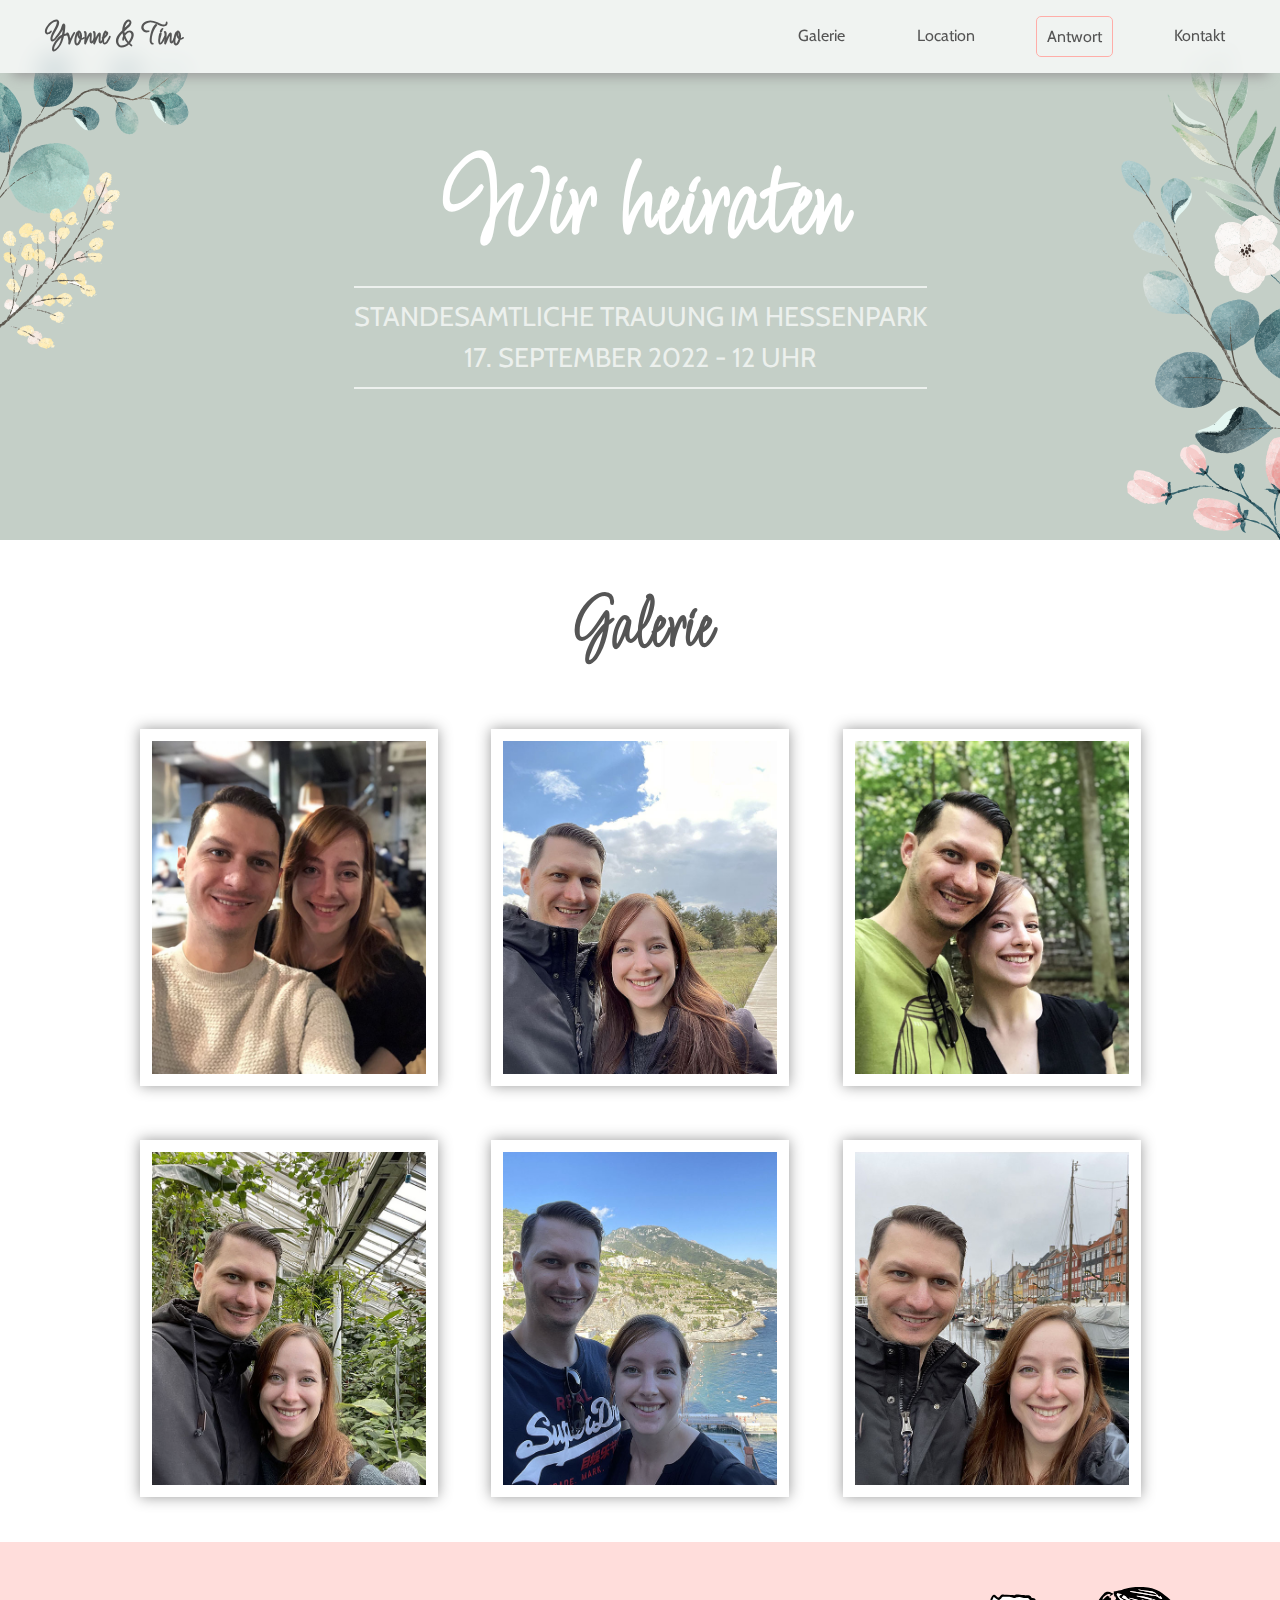
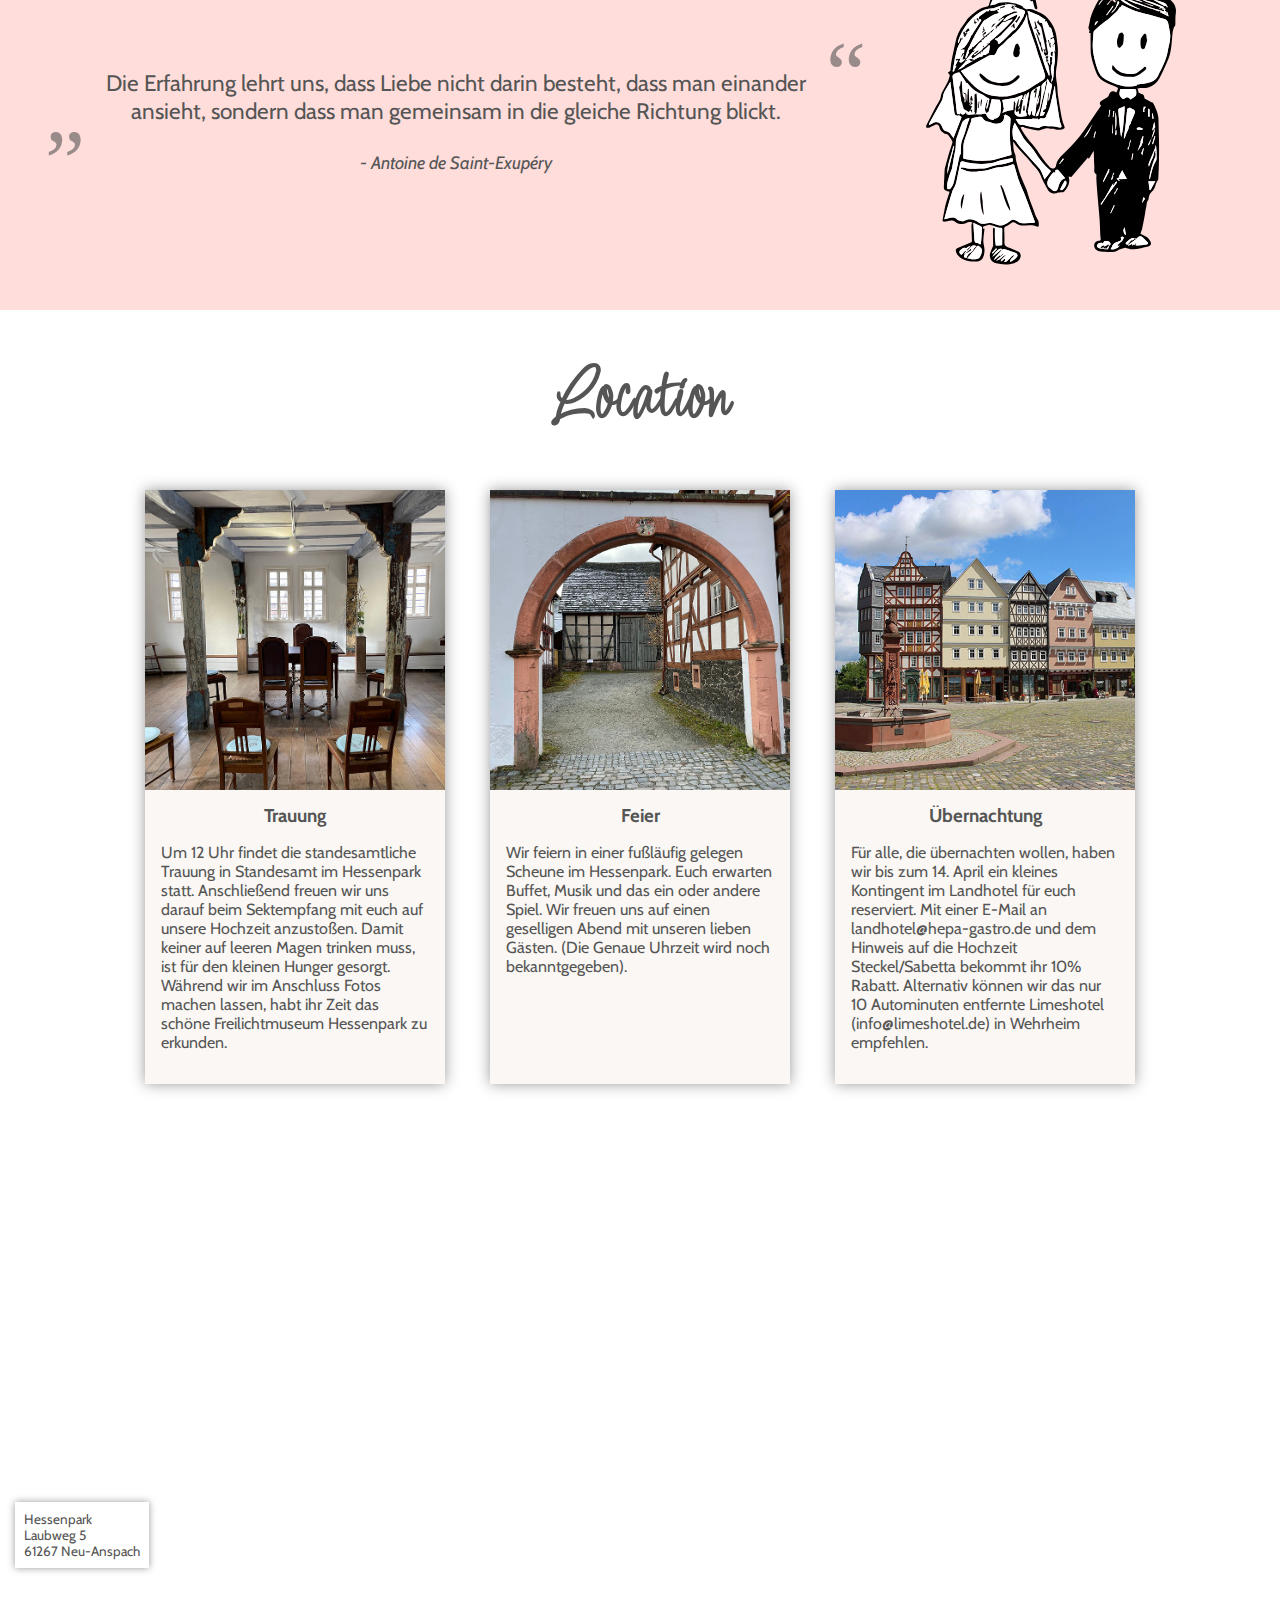
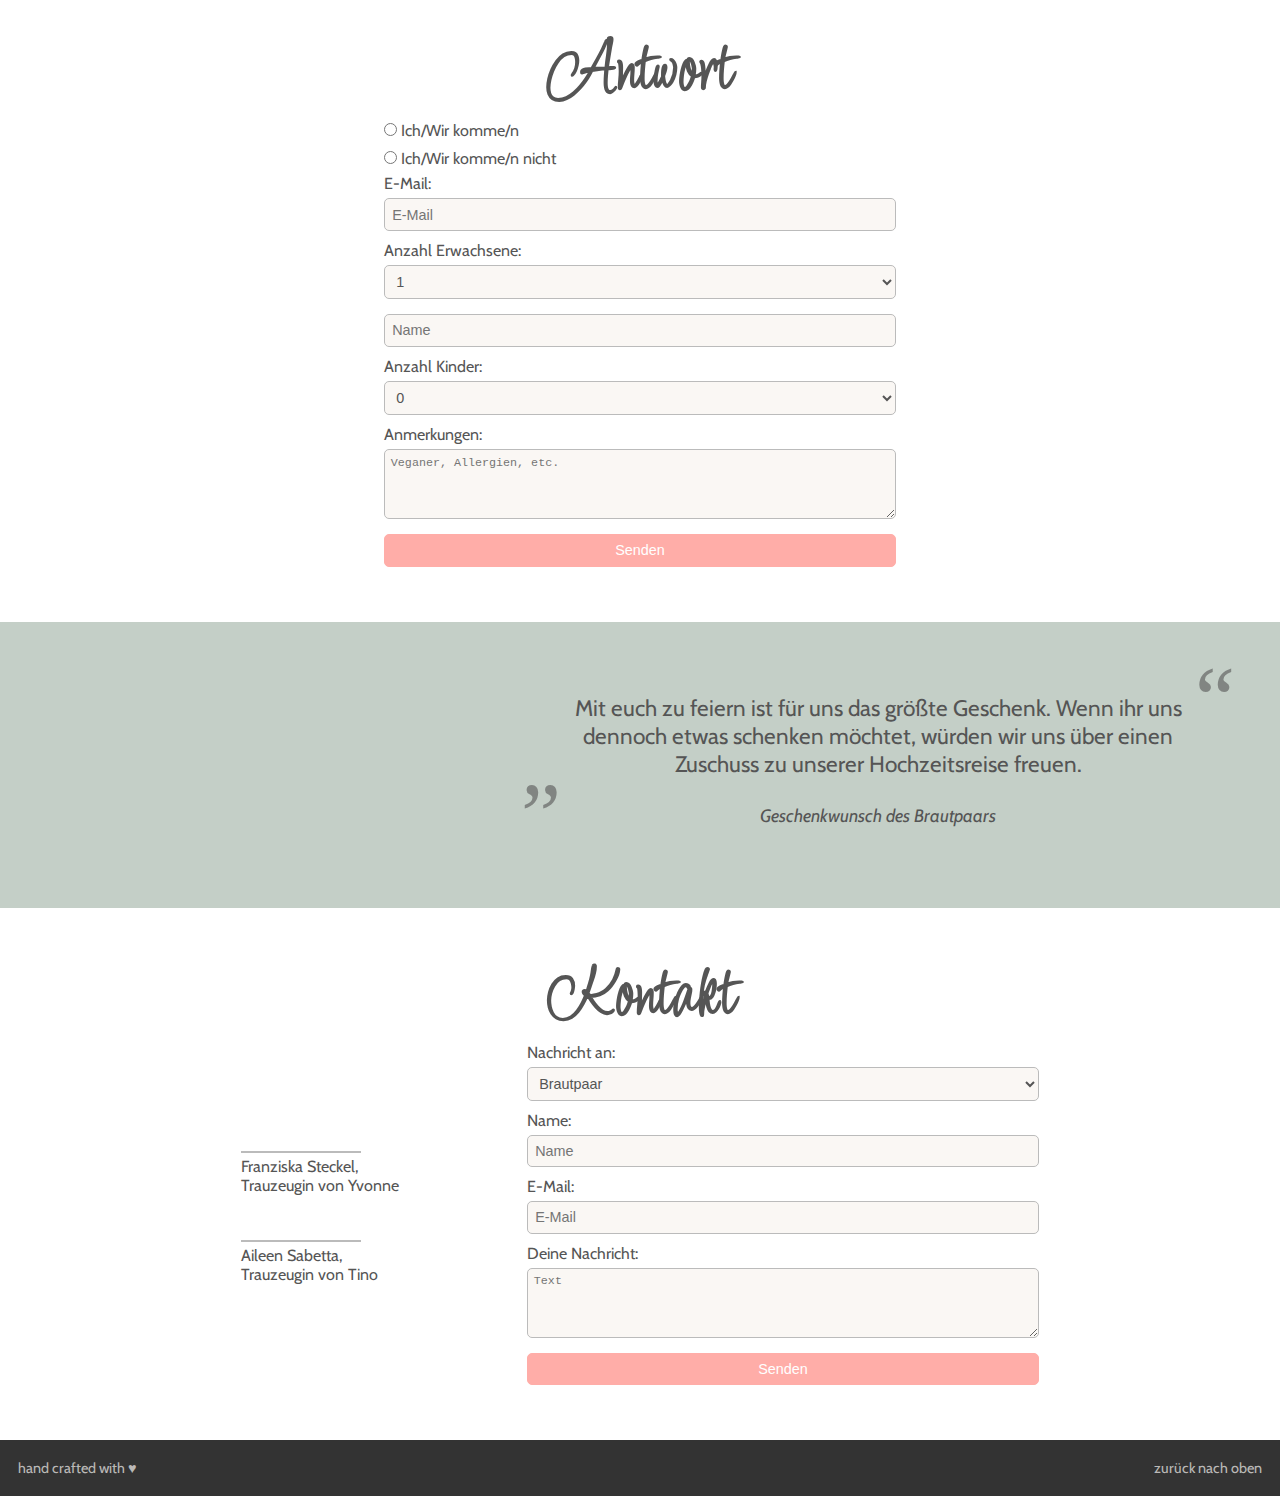
==== index.html @ 8455a070 "improved osm-map experience" ====
<!DOCTYPE HTML>
<html>

<head>
	<meta charset="utf-8">
	<meta name='viewport' content='width=device-width, initial-scale=1.0, maximum-scale=1.0, user-scalable=no'>

	<title>Yvonne &amp; Tino</title>

	<link rel="shortcut icon" href="icons/favicon.png">
	<link rel="preconnect" href="https://fonts.googleapis.com">
	<link rel="preconnect" href="https://fonts.gstatic.com" crossorigin>
	<link href="https://fonts.googleapis.com/css2?family=Licorice&display=swap" rel="stylesheet">
	<link href="https://fonts.googleapis.com/css2?family=Cabin:ital,wght@0,400;0,500;0,600;0,700;1,400;1,500;1,600;1,700&display=swap" rel="stylesheet">
	<link rel="stylesheet" href="css/style.css">
	<script async src="https://cdn.splitbee.io/sb.js"></script>
</head>

<body>
	<header>
		<h1>Yvonne &amp; Tino</h1>
		<ul>
			<li><a href="#gallery">Galerie</a></li>
			<li><a href="#location">Location</a></li>
			<li class="cta"><a href="#rsvp">Antwort</a></li>
			<li><a href="#kontakt">Kontakt</a></li>
		</ul>
	</header>
	<section id="hero">
		<img class="flower2" src="logo/flowers/Element 2.svg">
		<img class="flower3" src="logo/flowers/Element 3.svg">
		<img class="flower4" src="logo/flowers/Element 4.svg">
		<img class="flower5" src="logo/flowers/Element 5.svg">
		<img class="flower6" src="logo/flowers/Element 7.svg">
		<img class="flower7" src="logo/flowers/Element 9.svg">
		<h2>Wir heiraten</h2>
		<h3>Standesamtliche Trauung im Hessenpark
			<br>17. September 2022 - 12 Uhr
		</h3>
	</section>
	<img class="flower1" src="logo/flowers/Element 1.svg">
	<section id="gallery">
		<h2>Galerie</h2>
		<img src="img/gallery/IMG_1936.jpg">
		<img src="img/gallery/IMG_3673.jpg">
		<img src="img/gallery/IMG_3169.jpg">
		<img src="img/gallery/IMG_4687.jpg" loading="lazy">
		<img src="img/gallery/IMG_4134.jpg" loading="lazy">
		<img src="img/gallery/IMG_4620.jpg" loading="lazy" class="positionleft">
	</section>
	<section id="quote">
		<div>
			<blockquote>Die Erfahrung lehrt uns, dass Liebe nicht darin besteht, dass man einander ansieht, sondern dass man gemeinsam in die gleiche Richtung blickt.
			</blockquote>
			<cite>- Antoine de Saint-Exupéry</cite>
		</div>
		<img src="logo/logo.svg">
	</section>
	<section id="location">
		<h2>Location</h2>
		<div class="card">
			<img src="img/location/IMG_4795.jpg" loading="lazy">
			<h3>Trauung</h3>
			<p>Um 12 Uhr findet die standesamtliche Trauung in Standesamt im Hessenpark statt. Anschließend freuen wir uns darauf beim Sektempfang mit euch auf unsere Hochzeit anzustoßen. Damit keiner auf leeren Magen trinken muss, ist für den kleinen Hunger gesorgt. Während wir im Anschluss Fotos machen lassen, habt ihr Zeit das schöne Freilichtmuseum Hessenpark zu erkunden. </p>
		</div>
		<div class="card">
			<img src="img/location/IMG_4790.jpg" loading="lazy">
			<h3>Feier</h3>
			<p>Wir feiern in einer fußläufig gelegen Scheune im Hessenpark. Euch erwarten Buffet, Musik und das ein oder andere Spiel. Wir freuen uns auf einen geselligen Abend mit unseren lieben Gästen. (Die Genaue Uhrzeit wird noch bekanntgegeben).</p>
		</div>
		<div class="card">
			<img class="positionleft" src="img/location/Marktplatz_Esther_Gunkel.JPG" loading="lazy">
			<h3>Übernachtung</h3>
			<p>Für alle, die übernachten wollen, haben wir bis zum 14. April ein kleines Kontingent im Landhotel für euch reserviert. Mit einer E-Mail an landhotel@hepa-gastro.de und dem Hinweis auf die Hochzeit Steckel/Sabetta bekommt ihr 10% Rabatt. Alternativ können wir das nur 10 Autominuten entfernte Limeshotel (info@limeshotel.de) in Wehrheim empfehlen.</p>
		</div>
	</section>
	<section id="map">
		<div id="map-cta">Klicken um Karte zu aktivieren</div>
		<div id="adress"><a href="https://goo.gl/maps/ELdUvUPTMMW1ux5s7" target="_blank">Hessenpark<br>Laubweg 5<br>61267 Neu-Anspach</a></div>
		<iframe id="osm" class="no_scroll" src="https://www.openstreetmap.org/export/embed.html?bbox=8.527598083019258%2C50.274923200508915%2C8.531878888607027%2C50.27670594746032&amp;layer=mapnik" loading="lazy"></iframe>
	</section>
	<section id="rsvp">
		<h2>Antwort</h2>
		<form action="https://submit-form.com/5iAT7YYH">
			<input type="radio" id="accept" name="attendance" value="accept">
			<label for="accept">Ich/Wir komme/n</label><br>
			<input type="radio" id="decline" name="attendance" value="decline">
			<label for="decline">Ich/Wir komme/n nicht</label><br>

			<label for="email">E-Mail:</label><br>
			<input type="email" id="email" name="email" placeholder="E-Mail" required/><br>

			<label for="adults">Anzahl Erwachsene:</label><br>
			<select id="adults">
				<option value="1">1</option>
				<option value="2">2</option>
				<option value="3">3</option>
				<option value="4">4</option>
				<option value="5">5</option>
				<option value="6">6</option>
			</select><br>

			<input type="text" class="adults" name="adults" placeholder="Name" required/>

			<label for="children">Anzahl Kinder:</label><br>
			<select id="children">
				<option value="0">0</option>
				<option value="1">1</option>
				<option value="2">2</option>
				<option value="3">3</option>
				<option value="4">4</option>
				<option value="5">5</option>
				<option value="6">6</option>
			</select><br>

			<label for="message">Anmerkungen:</label><br>
			<textarea id="message" name="message" placeholder="Veganer, Allergien, etc."></textarea><br>
			<button type="submit">Senden</button>
		</form>

	</section>
	<section id="gift">
		<img src="logo/flugzeug.svg" loading="lazy">
		<div>
			<blockquote>Mit euch zu feiern ist für uns das größte Geschenk. Wenn ihr uns dennoch etwas schenken möchtet, würden wir uns über einen Zuschuss zu unserer Hochzeitsreise freuen.
			</blockquote>
			<cite>Geschenkwunsch des Brautpaars</cite>
		</div>
	</section>
	<section id="kontakt">
		<h2>Kontakt</h2>
		<div id="trauzeuginnen">
			<div>
				<img src="img/trauzeuginnen/franiska-steckel.jpg" loading="lazy">
				<p>Franziska Steckel, <br> Trauzeugin von Yvonne</p>
			</div>
			<div>
				<img src="img/trauzeuginnen/aileen-sabetta.jpg" loading="lazy">
				<p>Aileen Sabetta, <br> Trauzeugin von Tino</p>
			</div>
		</div>
		<form method="POST" action="https://formsubmit.co/tino.sabetta@gmail.com" target="_blank">
			<label for="recipient">Nachricht an:</label><br>
			<select id="recipient">
				<option value="tino.sabetta@gmail.com">Brautpaar</option>
				<option value="Aileen_Sab@web.de">Trauzeugin Aileen</option>
				<option value="FrSteckel@web.de">Trauzeugin Franziska</option>
			</select><br>

			<label for="name">Name:</label><br>
			<input type="text" id="name" name="name" placeholder="Name" required><br>

			<label for="email">E-Mail:</label><br>
			<input type="email" id="email" name="email" placeholder="E-Mail" required><br>

			<input type="text" name="_honey" style="display:none">

			<label for="message">Deine Nachricht:</label><br>
			<textarea id="message" name="message" placeholder="Text" required></textarea><br>
			<button type="submit">Senden</button>
		</form>
	</section>
	<footer>
		<p>hand crafted with &hearts;</p>
		<p><a href="#hero">zurück nach oben</a></p>
	</footer>
	<script type="module" src="./js/app.js"></script>
</body>

</html>
---- css/style.css ----
:root {
    --main-bg-color: #FFF;
    --main-font-color: #555;
    --header-bg: hsla(0, 100%, 100%, 0.95);
}

* {
    box-sizing: border-box;
}

html {
    -webkit-tap-highlight-color: rgba(0, 0, 0, 0);
    margin: 0;
    padding: 0;
}

body {
    background-color: var(--main-bg-color);
    margin: 0;
    padding: 0;
    color: var(--main-font-color);
    font-family: 'Cabin', sans-serif;
}

p::selection, h2::selection, h1::selection, h3::selection, blockquote::selection, cite::selection {
  background-color: hsla(3, 100%, 83%, 1);
  color: #fff;
}

a:link, a:visited, a:hover, a:active {
    color: inherit;
    text-decoration: none;
}

a:hover {
    text-decoration: underline;
}

h2 {
    white-space: nowrap;
    font-family: 'Licorice', cursive;
    font-size: 8vmin;
    margin: 0;
    padding: 0;
    width: 100%;
    text-align: center;
}

/*
-------------------------------------------------------------------
HEADER
-------------------------------------------------------------------
*/
header {
    position: fixed;
    top: 0;
    padding: 0 5vmin;
    z-index: 1000;
    display: flex;
    justify-content: space-between;
    align-items: center;
    width: 100vw;
    background-color: var(--header-bg);
    box-shadow: 0 15px 12px -12px #999;
}

@supports ((-webkit-backdrop-filter: none) or (backdrop-filter: none)) {
    header {
        --header-bg: hsla(0, 100%, 100%, 0.75);
        backdrop-filter: blur(12px);
        -webkit-backdrop-filter: blur(12px);
    }
}

h1 {
    white-space: nowrap;
    font-family: 'Licorice', cursive;
    margin: 0;
    padding: 10px 0;
}

ul {
    list-style: none;
    display: flex;
    gap: 4vw;
    justify-content: flex-end;
    padding: 0;
}

li {
    padding: 10px;
}

.cta {
    border: 1px solid hsla(3, 100%, 83%, 1);
    border-radius: 5px;
}

.cta:hover {
    background-color: hsla(3, 100%, 83%, 1);
}

.cta a:hover {
    text-decoration: none;
}

/*
-------------------------------------------------------------------
HERO
-------------------------------------------------------------------
*/
#hero {
    position: relative;
    max-width: 100vw;
    height: 60vmin;
    padding: 5vmin;
    background-color: hsla(136, 10%, 79%, 1);
    display: flex;
    flex-direction: column;
    justify-content: center;
    align-items: center;
    overflow: hidden;
}

#hero h2 {
    color: hsla(0, 100%, 100%, 1);
    font-size: 12vmin;
}

#hero h3 {
    padding: 1vmin 0;
    color: hsla(0, 100%, 100%, 0.7);
    font-size: 3vmin;
    font-weight: 100;
    text-transform: uppercase;
    line-height: 1.5;
    border-top: 2px solid hsla(0, 100%, 100%, 0.7);
    border-bottom: 2px solid hsla(0, 100%, 100%, 0.7);
}

#hero img {
    position: absolute;
    width: 20vmin;
}

.flower1 {
    position: absolute;
    z-index: 999;
    width: 40vmin;
    left: -15vmin;
    top: 30vmin;
}

#hero .flower2 {
    top: 5%;
    right: -7vmin;
    transform: rotate(190deg);
}

#hero .flower3 {
    bottom: 8%;
    right: -4vmin;
    transform: rotate(-20deg);
}

#hero .flower4 {
    right: -3vmin;
    bottom: -3vmin;
}

#hero .flower5 {
    left: -3vmin;
    top: 0;
    transform: rotate(40deg);
}

#hero .flower6 {
    width: 8vmin;
    right: -1vmin;
    top: 40%;
    transform: rotate(160deg);
}

#hero .flower7 {
    width: 15vmin;
    left: -3vmin;
    top: 30%;
    transform: rotate(10deg);
}

/*
-------------------------------------------------------------------
GALLERY
-------------------------------------------------------------------
*/
#gallery {
    display: flex;
    justify-content: center;
    align-items: center;
    gap: 6vmin;
    flex-wrap: wrap;
    margin: 5vmin;
}

#gallery img {
    max-width: 25%;
    min-width: 140px;
    aspect-ratio: 1 / 1.2;
    box-shadow: 0 0 1.5vmin #999;
    object-fit: cover;
    padding: 1%;
    content-visibility: auto;
}

#gallery .positionleft {
	object-position: 20% 0;
}

/*
-------------------------------------------------------------------
QUOTE
-------------------------------------------------------------------
*/
#quote {
    max-width: 100vw;
    background-color: hsla(3, 100%, 93%, 1);
    padding: 5vmin;
    display: flex;
    justify-content: center;
    align-items: center;
}

#quote img {
    flex: 0 0 auto;
    width: 25%;
    margin: 0 5%;
    min-width: 150px;
    max-width: 250px;
	content-visibility: auto;
}

blockquote {
    position: relative;
    font-size: 2.5vmin;
    text-align: center;
    padding: 3vmin 1vmin;
    margin: 0 35px;
}

blockquote:before, blockquote:after {
    position: absolute;
    font-family: Georgia, serif;
    font-size: 4em;
    opacity: 0.6;
}

blockquote:before {
    content: "„";
    bottom: -10px;
    left: -35px;
}

blockquote:after {
    content: "“";
    top: -20px;
    right: -35px;
}

cite {
    display: block;
    text-align: center;
    font-size: 2vmin;
    margin-bottom: 2em;
}

/*
-------------------------------------------------------------------
LOCATION
-------------------------------------------------------------------
*/
#location {
    max-width: 100vw;
    padding: 5vmin;
    display: flex;
    justify-content: center;
    gap: 5vmin;
    flex-wrap: wrap;
}

.card {
    min-width: 300px;
    max-width: 25%;
    box-shadow: 0 0 1.5vmin #999;
    background-color: hsla(26, 41%, 97%, 1);
}

.card img {
    width: 100%;
    aspect-ratio: 1 / 1;
    object-fit: cover;
    content-visibility: auto;
}

.card .positionleft {
    object-position: 15% 0;
}

h3 {
    margin: 10px;
    padding: 0;
    text-align: center;
}

#location p {
    padding: 0 1em 1em 1em;
}

/*
-------------------------------------------------------------------
MAP
-------------------------------------------------------------------
*/

#map {
    position: relative;
}

#map-cta {
    position: absolute;
    top: 0;
    left: 0;
    width: 100%;
    height: 100%;
    background-color: hsla(0, 100%, 100%, 0.40);
    display: none;
    align-items: center;
    justify-content: center;
}

#map:hover #map-cta {
    display: flex;
}

#map img {
	width: 100%;
	max-width: 100vw;
	content-visibility: auto;
}

#map iframe {
    border: none;
    width: 100%;
    height: 50vh;
	max-width: 100vw;
	content-visibility: auto;
}

.no_scroll {
  pointer-events: none;
}

#adress {
    position: absolute;
    bottom: 15px;
    left: 15px;
    padding: 1vmin;
    background-color: var(--header-bg);
    font-size: 1.5vmin;
    box-shadow: 0 0 0.8vmin #999;
}

/*
-------------------------------------------------------------------
RSVP
-------------------------------------------------------------------
*/

#rsvp {
    max-width: 100vw;
    padding: 5vmin;
	display: flex;
    justify-content: center;
	flex-wrap: wrap;
}

form {
    width: 100%;
    min-width: 300px;
    max-width: 40vw;
}

input, textarea, button, select {
    width: 100%;
    border: 1px solid #BBB;
    border-radius: 5px;
	margin: 5px 0 10px 0;
    padding: 0.5em;
    font-size: 0.9em;
    vertical-align: middle;
    outline: none;
	background-color: hsla(26, 41%, 97%, 1);
	color: var(--main-font-color);
}

textarea {
    height: 6em;
}

input[type='radio'] {
	width: auto;
	min-width: initial;
	max-width: initial;
}

button {
    border: 1px solid hsla(3, 100%, 83%, 1);
    color: #fff;
    cursor: grab;
    background-color: hsla(3, 100%, 83%, 1);
}

button:hover {
    color: var(--main-font-color);
}

button:active {
    cursor: grabbing;
    color: var(--main-font-color);
    background-color: var(--header-bg);
}

/*
-------------------------------------------------------------------
GESCHENKWUNSCH
-------------------------------------------------------------------
*/

#gift {
    max-width: 100vw;
    background-color: hsla(136, 10%, 79%, 1);
    padding: 5vmin;
    display: flex;
    justify-content: center;
    align-items: center;
}

#gift img {
    flex: 0 0 auto;
    width: 30%;
    margin: 2% 5%;
    min-width: 150px;
    max-height: 250px;
	content-visibility: auto;
}

/*
-------------------------------------------------------------------
KONTAKT
-------------------------------------------------------------------
*/

#kontakt {
    max-width: 100vw;
    padding: 5vmin;
	display: flex;
    justify-content: center;
	flex-wrap: wrap;
}

#trauzeuginnen {
    width: 20%;
    display: flex;
    flex-direction: column;
    justify-content: center;
    gap: 1em;
    margin-right: 3em;
}

#trauzeuginnen img {
    width: 120px;
	content-visibility: auto;
    border: 1px solid #BBB;
}

#trauzeuginnen p {
    margin: 0 0 1em 0;
    padding: 0;
}

/*
-------------------------------------------------------------------
FOOTER
-------------------------------------------------------------------
*/

footer {
    max-width: 100vw;
    padding: 0.5vmin 2vmin;
    display: flex;
    justify-content: space-between;
	background-color: hsla(0, 0%, 20%, 1);
    color: hsla(26, 41%, 97%, 0.7);
    font-size: 0.9em;
}

/*
-------------------------------------------------------------------
MEDIA QUERIES
-------------------------------------------------------------------
*/

@media only screen and (max-width: 450px) and (orientation: portrait) {
    header {
        position: relative;
        flex-direction: column;
    }

    ul {
        justify-content: center;
    }

    #hero {
        margin-top: 0;
    }

	.flower1 {
		top: 66vmin;
	}

    #quote, #gift {
        flex-direction: column;
    }

    blockquote {
        font-size: 4.5vmin;
    }

    blockquote:before, blockquote:after {
        font-size: 4em;
    }

    cite {
        font-size: 3.5vmin;
    }

    #trauzeuginnen {
        width: 100%;
        flex-direction: row;
        margin: 1em 0;
    }

    #adress {
        padding: 3vmin;
        font-size: 3vmin;
    }
}
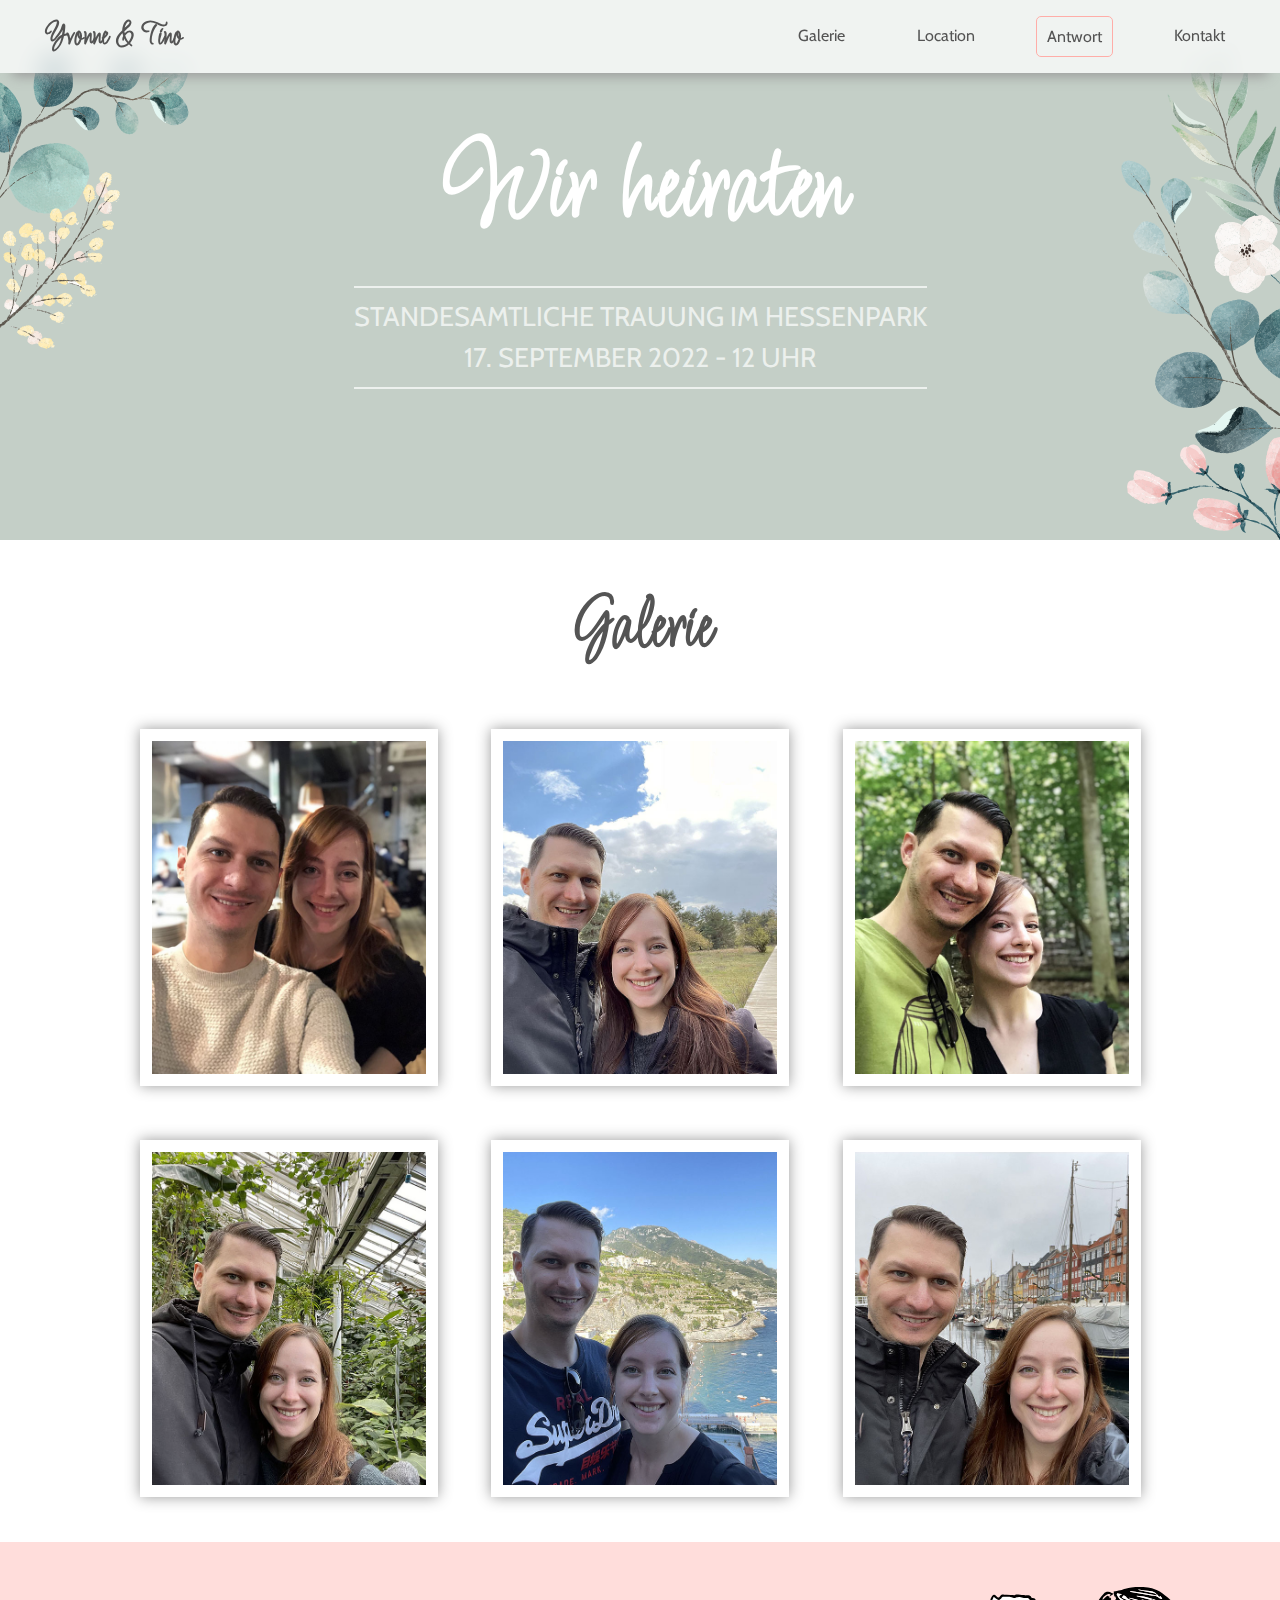
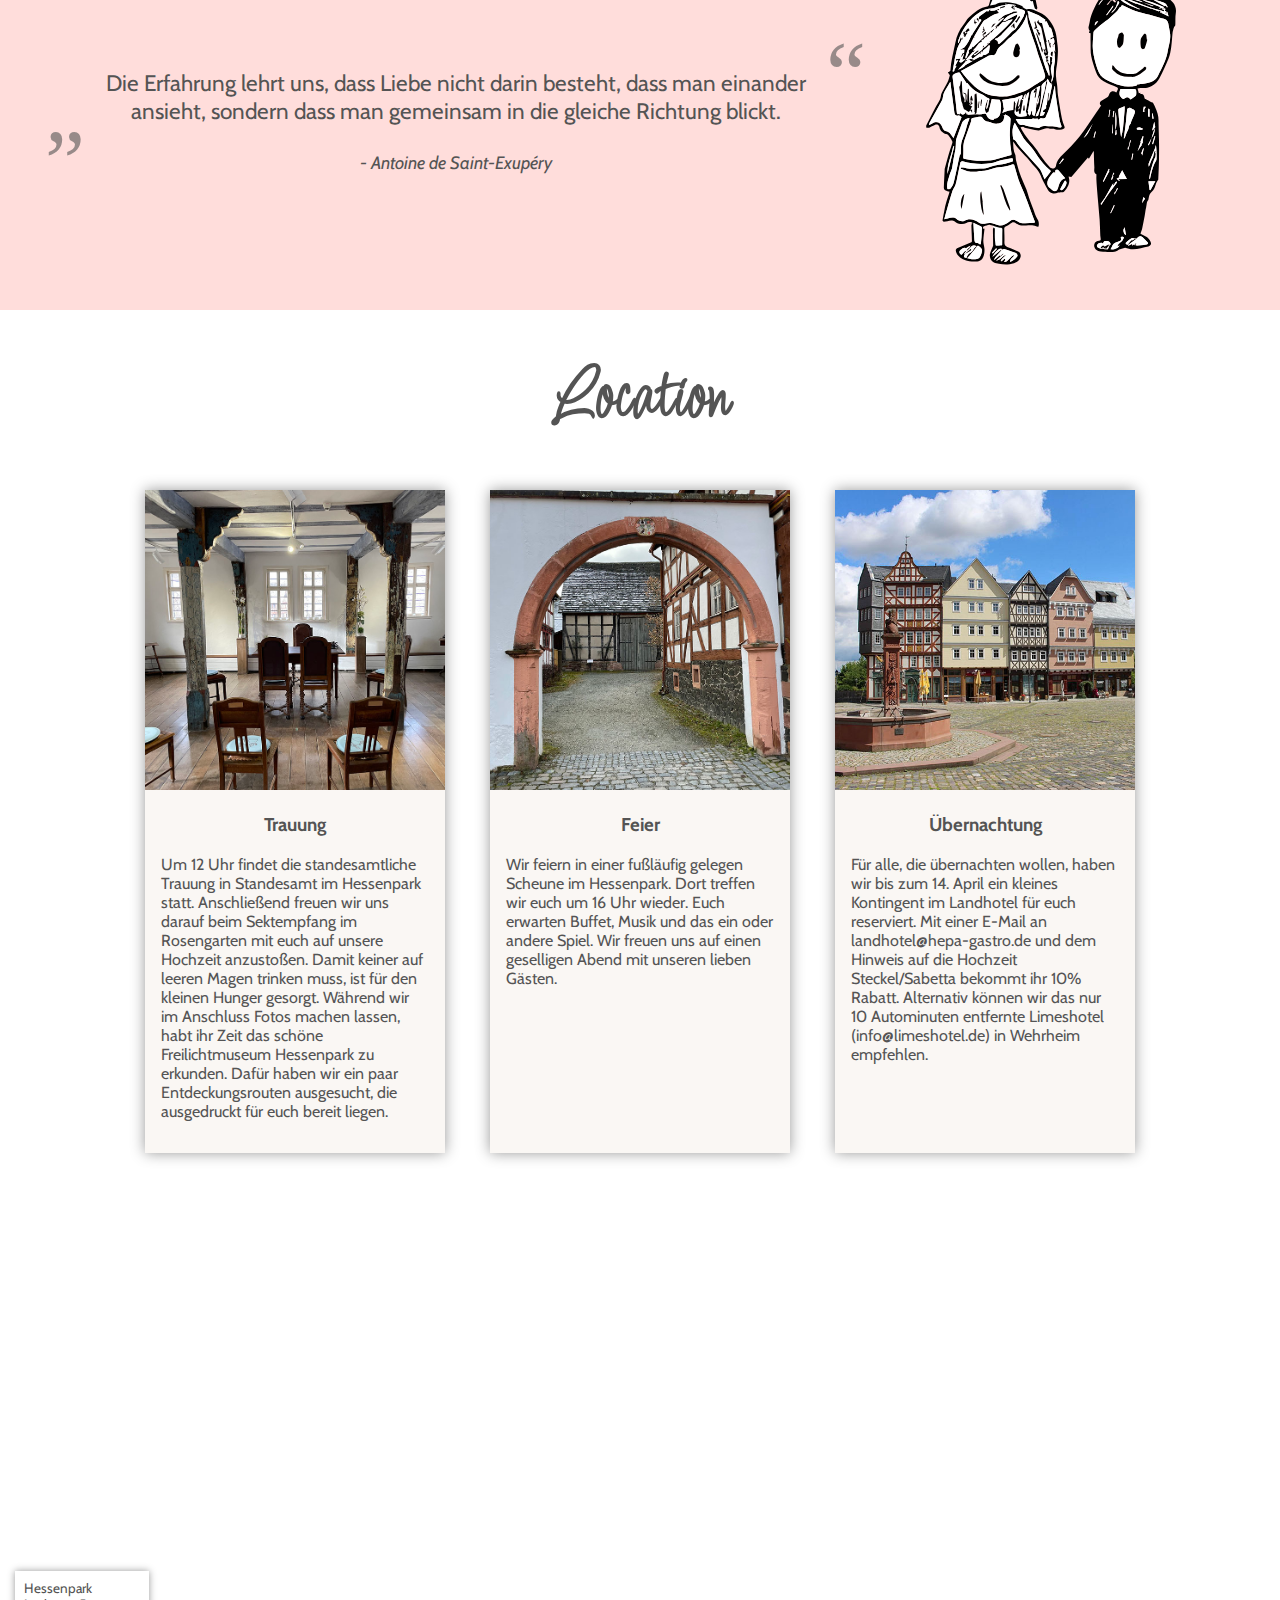
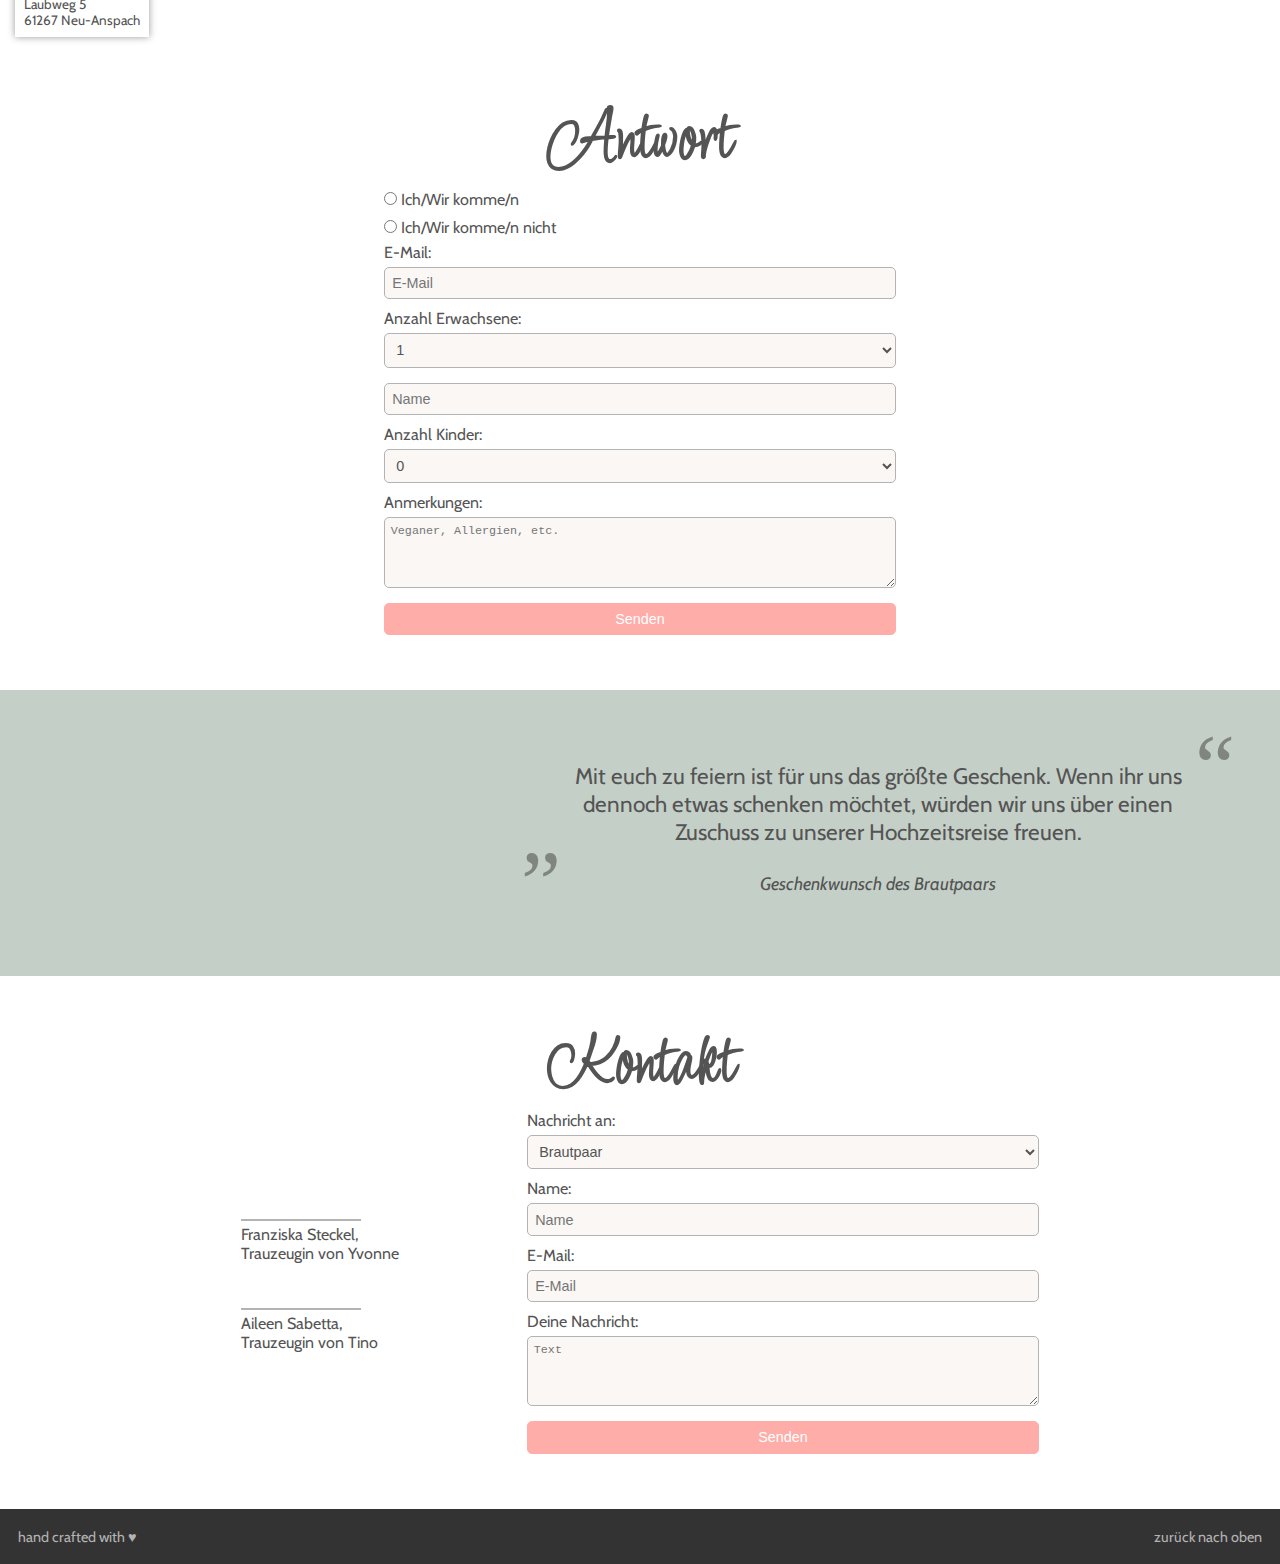
==== commit e32095ff: "Update index.html" ====
--- a/index.html
+++ b/index.html
@@ -7,6 +7,7 @@
 
 	<title>Yvonne &amp; Tino</title>
 
+	<link rel="apple-touch-icon" href="icons/180x180.png" />
 	<link rel="shortcut icon" href="icons/favicon.png">
 	<link rel="preconnect" href="https://fonts.googleapis.com">
 	<link rel="preconnect" href="https://fonts.gstatic.com" crossorigin>
@@ -61,12 +62,12 @@
 		<div class="card">
 			<img src="img/location/IMG_4795.jpg" loading="lazy">
 			<h3>Trauung</h3>
-			<p>Um 12 Uhr findet die standesamtliche Trauung in Standesamt im Hessenpark statt. Anschließend freuen wir uns darauf beim Sektempfang mit euch auf unsere Hochzeit anzustoßen. Damit keiner auf leeren Magen trinken muss, ist für den kleinen Hunger gesorgt. Während wir im Anschluss Fotos machen lassen, habt ihr Zeit das schöne Freilichtmuseum Hessenpark zu erkunden. </p>
+			<p>Um 12 Uhr findet die standesamtliche Trauung in Standesamt im Hessenpark statt. Anschließend freuen wir uns darauf beim Sektempfang im Rosengarten mit euch auf unsere Hochzeit anzustoßen. Damit keiner auf leeren Magen trinken muss, ist für den kleinen Hunger gesorgt. Während wir im Anschluss Fotos machen lassen, habt ihr Zeit das schöne Freilichtmuseum Hessenpark zu erkunden. Dafür haben wir ein paar Entdeckungsrouten ausgesucht, die ausgedruckt für euch bereit liegen.</p>
 		</div>
 		<div class="card">
 			<img src="img/location/IMG_4790.jpg" loading="lazy">
 			<h3>Feier</h3>
-			<p>Wir feiern in einer fußläufig gelegen Scheune im Hessenpark. Euch erwarten Buffet, Musik und das ein oder andere Spiel. Wir freuen uns auf einen geselligen Abend mit unseren lieben Gästen. (Die Genaue Uhrzeit wird noch bekanntgegeben).</p>
+			<p>Wir feiern in einer fußläufig gelegen Scheune im Hessenpark. Dort treffen wir euch um 16 Uhr wieder. Euch erwarten Buffet, Musik und das ein oder andere Spiel. Wir freuen uns auf einen geselligen Abend mit unseren lieben Gästen. </p>
 		</div>
 		<div class="card">
 			<img class="positionleft" src="img/location/Marktplatz_Esther_Gunkel.JPG" loading="lazy">
--- a/css/style.css
+++ b/css/style.css
@@ -1,7 +1,14 @@
 :root {
-    --main-bg-color: #FFF;
-    --main-font-color: #555;
-    --header-bg: hsla(0, 100%, 100%, 0.95);
+    --achromatic: 0, 0%;
+    --main-bg-color: hsl(var(--achromatic), 100%);
+    --main-font-color: hsl(var(--achromatic), 33%);
+    --header-bg: hsla(var(--achromatic), 100%, 0.95);
+    --shadow-color: hsl(var(--achromatic), 60%);
+    --border-color: hsl(var(--achromatic), 70%);
+    --primary-color: hsla(3, 100%, 83%, 1);
+    --primary-color-light: hsla(3, 100%, 93%, 1);
+    --secondary-color: hsla(136, 10%, 79%, 1);
+    --rounded-borders: 5px;
 }
 
 * {
@@ -23,8 +30,8 @@
 }
 
 p::selection, h2::selection, h1::selection, h3::selection, blockquote::selection, cite::selection {
-  background-color: hsla(3, 100%, 83%, 1);
-  color: #fff;
+    background-color: var(--primary-color);
+    color: hsl(var(--achromatic), 100%);
 }
 
 a:link, a:visited, a:hover, a:active {
@@ -46,6 +53,11 @@
     text-align: center;
 }
 
+section {
+    padding: 5vmin;
+    max-width: 100vw;
+}
+
 /*
 -------------------------------------------------------------------
 HEADER
@@ -59,14 +71,15 @@
     display: flex;
     justify-content: space-between;
     align-items: center;
-    width: 100vw;
+    width: 100%;
+    max-width: 100vw;
     background-color: var(--header-bg);
-    box-shadow: 0 15px 12px -12px #999;
+    box-shadow: 0 15px 12px -12px var(--shadow-color);
 }
 
 @supports ((-webkit-backdrop-filter: none) or (backdrop-filter: none)) {
     header {
-        --header-bg: hsla(0, 100%, 100%, 0.75);
+        --header-bg: hsla(var(--achromatic), 100%, 0.75);
         backdrop-filter: blur(12px);
         -webkit-backdrop-filter: blur(12px);
     }
@@ -92,12 +105,12 @@
 }
 
 .cta {
-    border: 1px solid hsla(3, 100%, 83%, 1);
-    border-radius: 5px;
+    border: 1px solid var(--primary-color);
+    border-radius: var(--rounded-borders);
 }
 
 .cta:hover {
-    background-color: hsla(3, 100%, 83%, 1);
+    background-color: var(--primary-color);
 }
 
 .cta a:hover {
@@ -111,10 +124,8 @@
 */
 #hero {
     position: relative;
-    max-width: 100vw;
     height: 60vmin;
-    padding: 5vmin;
-    background-color: hsla(136, 10%, 79%, 1);
+    background-color: var(--secondary-color);
     display: flex;
     flex-direction: column;
     justify-content: center;
@@ -123,19 +134,19 @@
 }
 
 #hero h2 {
-    color: hsla(0, 100%, 100%, 1);
+    color: hsla(var(--achromatic), 100%, 1);
     font-size: 12vmin;
 }
 
 #hero h3 {
     padding: 1vmin 0;
-    color: hsla(0, 100%, 100%, 0.7);
+    color: hsla(var(--achromatic), 100%, 0.7);
     font-size: 3vmin;
     font-weight: 100;
     text-transform: uppercase;
     line-height: 1.5;
-    border-top: 2px solid hsla(0, 100%, 100%, 0.7);
-    border-bottom: 2px solid hsla(0, 100%, 100%, 0.7);
+    border-top: 2px solid hsla(var(--achromatic), 100%, 0.7);
+    border-bottom: 2px solid hsla(var(--achromatic), 100%, 0.7);
 }
 
 #hero img {
@@ -199,21 +210,20 @@
     align-items: center;
     gap: 6vmin;
     flex-wrap: wrap;
-    margin: 5vmin;
 }
 
 #gallery img {
     max-width: 25%;
     min-width: 140px;
     aspect-ratio: 1 / 1.2;
-    box-shadow: 0 0 1.5vmin #999;
+    box-shadow: 0 0 1.5vmin var(--shadow-color);
     object-fit: cover;
     padding: 1%;
     content-visibility: auto;
 }
 
 #gallery .positionleft {
-	object-position: 20% 0;
+    object-position: 20% 0;
 }
 
 /*
@@ -222,9 +232,7 @@
 -------------------------------------------------------------------
 */
 #quote {
-    max-width: 100vw;
-    background-color: hsla(3, 100%, 93%, 1);
-    padding: 5vmin;
+    background-color: var(--primary-color-light);
     display: flex;
     justify-content: center;
     align-items: center;
@@ -236,7 +244,7 @@
     margin: 0 5%;
     min-width: 150px;
     max-width: 250px;
-	content-visibility: auto;
+    content-visibility: auto;
 }
 
 blockquote {
@@ -279,8 +287,6 @@
 -------------------------------------------------------------------
 */
 #location {
-    max-width: 100vw;
-    padding: 5vmin;
     display: flex;
     justify-content: center;
     gap: 5vmin;
@@ -290,7 +296,7 @@
 .card {
     min-width: 300px;
     max-width: 25%;
-    box-shadow: 0 0 1.5vmin #999;
+    box-shadow: 0 0 1.5vmin var(--shadow-color);
     background-color: hsla(26, 41%, 97%, 1);
 }
 
@@ -306,7 +312,7 @@
 }
 
 h3 {
-    margin: 10px;
+    margin: 1em;
     padding: 0;
     text-align: center;
 }
@@ -320,9 +326,9 @@
 MAP
 -------------------------------------------------------------------
 */
-
 #map {
     position: relative;
+    padding: 0;
 }
 
 #map-cta {
@@ -331,32 +337,37 @@
     left: 0;
     width: 100%;
     height: 100%;
-    background-color: hsla(0, 100%, 100%, 0.40);
-    display: none;
+    background-color: hsla(var(--achromatic), 0%, 0.40);
+    color: hsl(var(--achromatic), 100%);
+    font-size: 1.5em;
+    display: flex;
     align-items: center;
     justify-content: center;
-}
-
-#map:hover #map-cta {
-    display: flex;
+    opacity: 0;
+    z-index: 10;
+    transition: all 0.5s;
+}
+
+#map:hover #map-cta, #map:active #map-cta {
+    opacity: 1;
 }
 
 #map img {
-	width: 100%;
-	max-width: 100vw;
-	content-visibility: auto;
+    width: 100%;
+    max-width: 100vw;
+    content-visibility: auto;
 }
 
 #map iframe {
     border: none;
     width: 100%;
     height: 50vh;
-	max-width: 100vw;
-	content-visibility: auto;
+    max-width: 100vw;
+    content-visibility: auto;
 }
 
 .no_scroll {
-  pointer-events: none;
+    pointer-events: none;
 }
 
 #adress {
@@ -366,7 +377,8 @@
     padding: 1vmin;
     background-color: var(--header-bg);
     font-size: 1.5vmin;
-    box-shadow: 0 0 0.8vmin #999;
+    box-shadow: 0 0 0.8vmin var(--shadow-color);
+    z-index: 20;
 }
 
 /*
@@ -374,13 +386,10 @@
 RSVP
 -------------------------------------------------------------------
 */
-
 #rsvp {
-    max-width: 100vw;
-    padding: 5vmin;
-	display: flex;
-    justify-content: center;
-	flex-wrap: wrap;
+    display: flex;
+    justify-content: center;
+    flex-wrap: wrap;
 }
 
 form {
@@ -391,15 +400,15 @@
 
 input, textarea, button, select {
     width: 100%;
-    border: 1px solid #BBB;
-    border-radius: 5px;
-	margin: 5px 0 10px 0;
+    border: 1px solid var(--border-color);
+    border-radius: var(--rounded-borders);
+    margin: 5px 0 10px 0;
     padding: 0.5em;
     font-size: 0.9em;
     vertical-align: middle;
     outline: none;
-	background-color: hsla(26, 41%, 97%, 1);
-	color: var(--main-font-color);
+    background-color: hsla(26, 41%, 97%, 1);
+    color: var(--main-font-color);
 }
 
 textarea {
@@ -407,16 +416,16 @@
 }
 
 input[type='radio'] {
-	width: auto;
-	min-width: initial;
-	max-width: initial;
+    width: auto;
+    min-width: initial;
+    max-width: initial;
 }
 
 button {
-    border: 1px solid hsla(3, 100%, 83%, 1);
-    color: #fff;
+    border: 1px solid var(--primary-color);
+    color: hsl(var(--achromatic), 100%);
     cursor: grab;
-    background-color: hsla(3, 100%, 83%, 1);
+    background-color: var(--primary-color);
 }
 
 button:hover {
@@ -434,11 +443,8 @@
 GESCHENKWUNSCH
 -------------------------------------------------------------------
 */
-
 #gift {
-    max-width: 100vw;
-    background-color: hsla(136, 10%, 79%, 1);
-    padding: 5vmin;
+    background-color: var(--secondary-color);
     display: flex;
     justify-content: center;
     align-items: center;
@@ -450,7 +456,7 @@
     margin: 2% 5%;
     min-width: 150px;
     max-height: 250px;
-	content-visibility: auto;
+    content-visibility: auto;
 }
 
 /*
@@ -458,13 +464,10 @@
 KONTAKT
 -------------------------------------------------------------------
 */
-
 #kontakt {
-    max-width: 100vw;
-    padding: 5vmin;
-	display: flex;
-    justify-content: center;
-	flex-wrap: wrap;
+    display: flex;
+    justify-content: center;
+    flex-wrap: wrap;
 }
 
 #trauzeuginnen {
@@ -478,8 +481,8 @@
 
 #trauzeuginnen img {
     width: 120px;
-	content-visibility: auto;
-    border: 1px solid #BBB;
+    content-visibility: auto;
+    border: 1px solid var(--border-color);
 }
 
 #trauzeuginnen p {
@@ -492,14 +495,12 @@
 FOOTER
 -------------------------------------------------------------------
 */
-
 footer {
-    max-width: 100vw;
     padding: 0.5vmin 2vmin;
     display: flex;
     justify-content: space-between;
-	background-color: hsla(0, 0%, 20%, 1);
-    color: hsla(26, 41%, 97%, 0.7);
+    background-color: hsla(var(--achromatic), 20%, 1);
+    color: hsl(var(--achromatic), 70%);
     font-size: 0.9em;
 }
 
@@ -508,13 +509,16 @@
 MEDIA QUERIES
 -------------------------------------------------------------------
 */
-
 @media only screen and (max-width: 450px) and (orientation: portrait) {
     header {
         position: relative;
         flex-direction: column;
     }
 
+    h2 {
+        font-size: 10vmin;
+    }
+
     ul {
         justify-content: center;
     }
@@ -523,9 +527,9 @@
         margin-top: 0;
     }
 
-	.flower1 {
-		top: 66vmin;
-	}
+    .flower1 {
+        top: 66vmin;
+    }
 
     #quote, #gift {
         flex-direction: column;
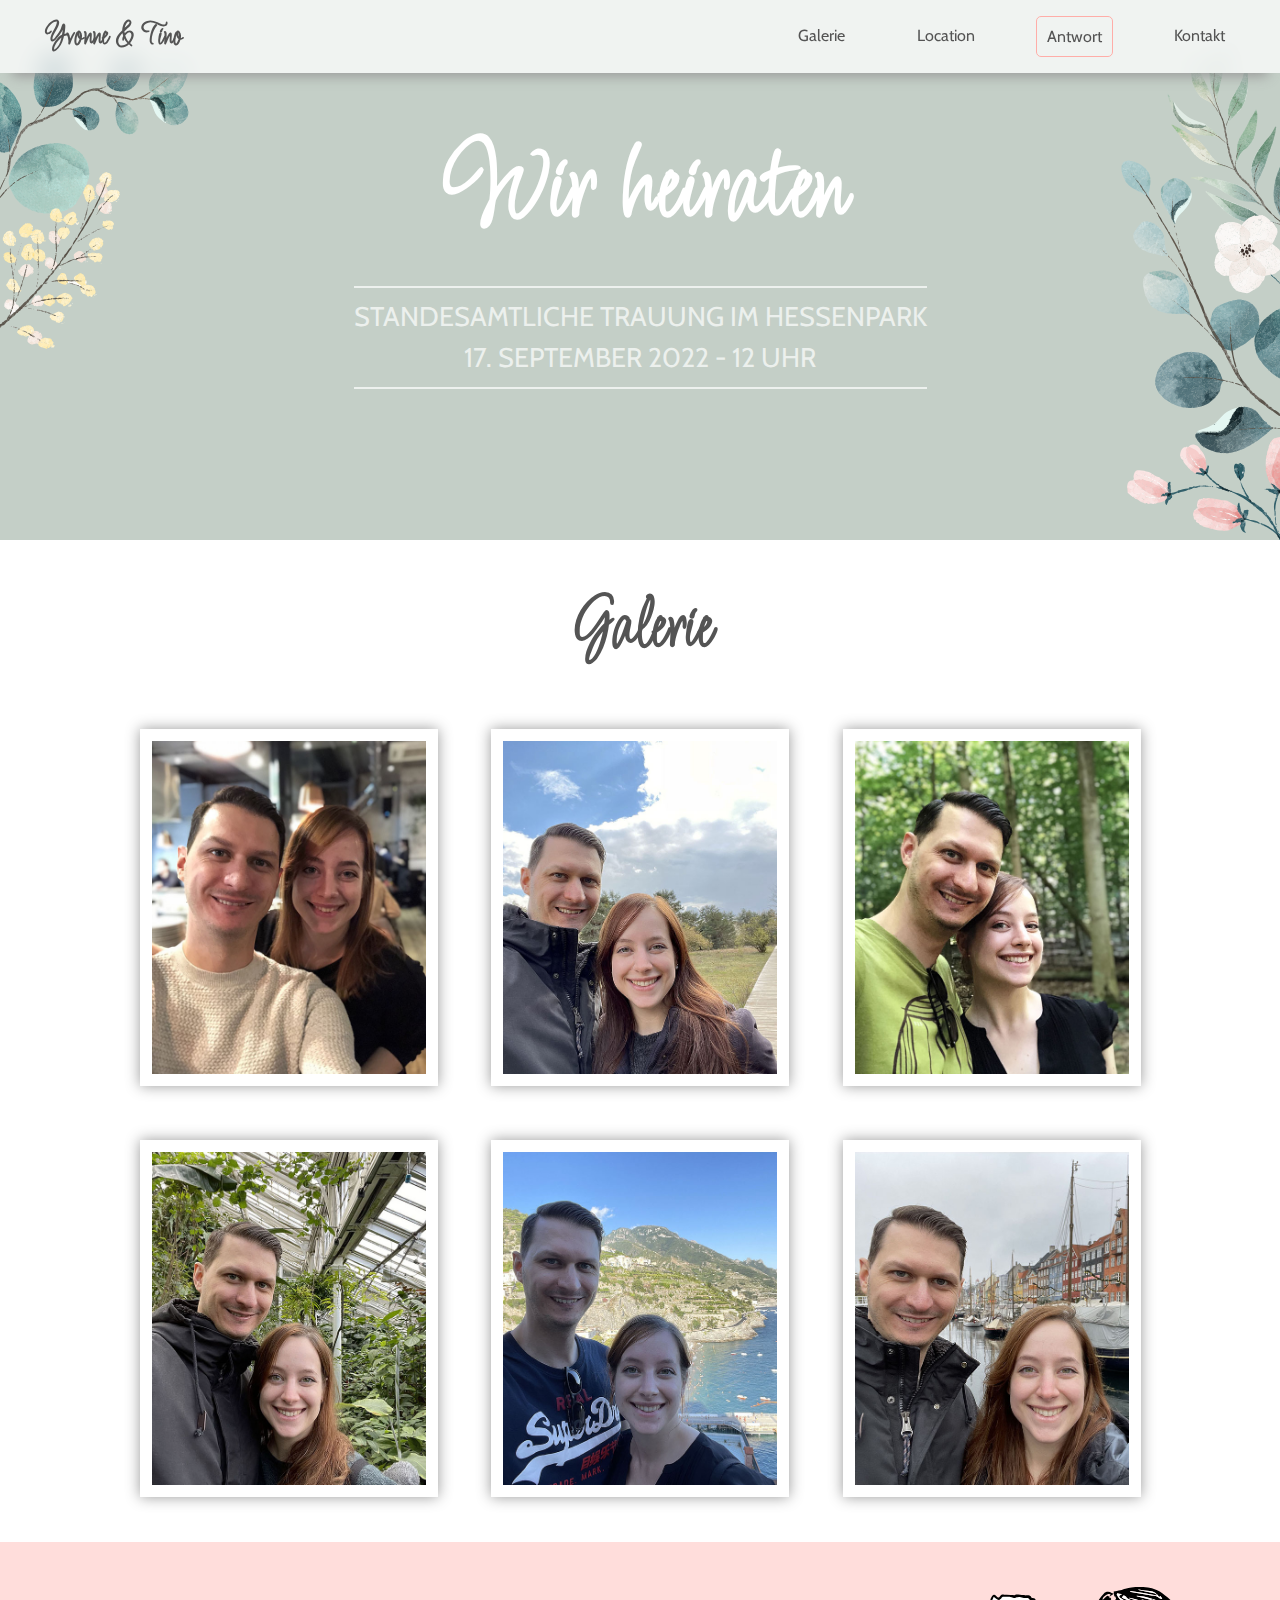
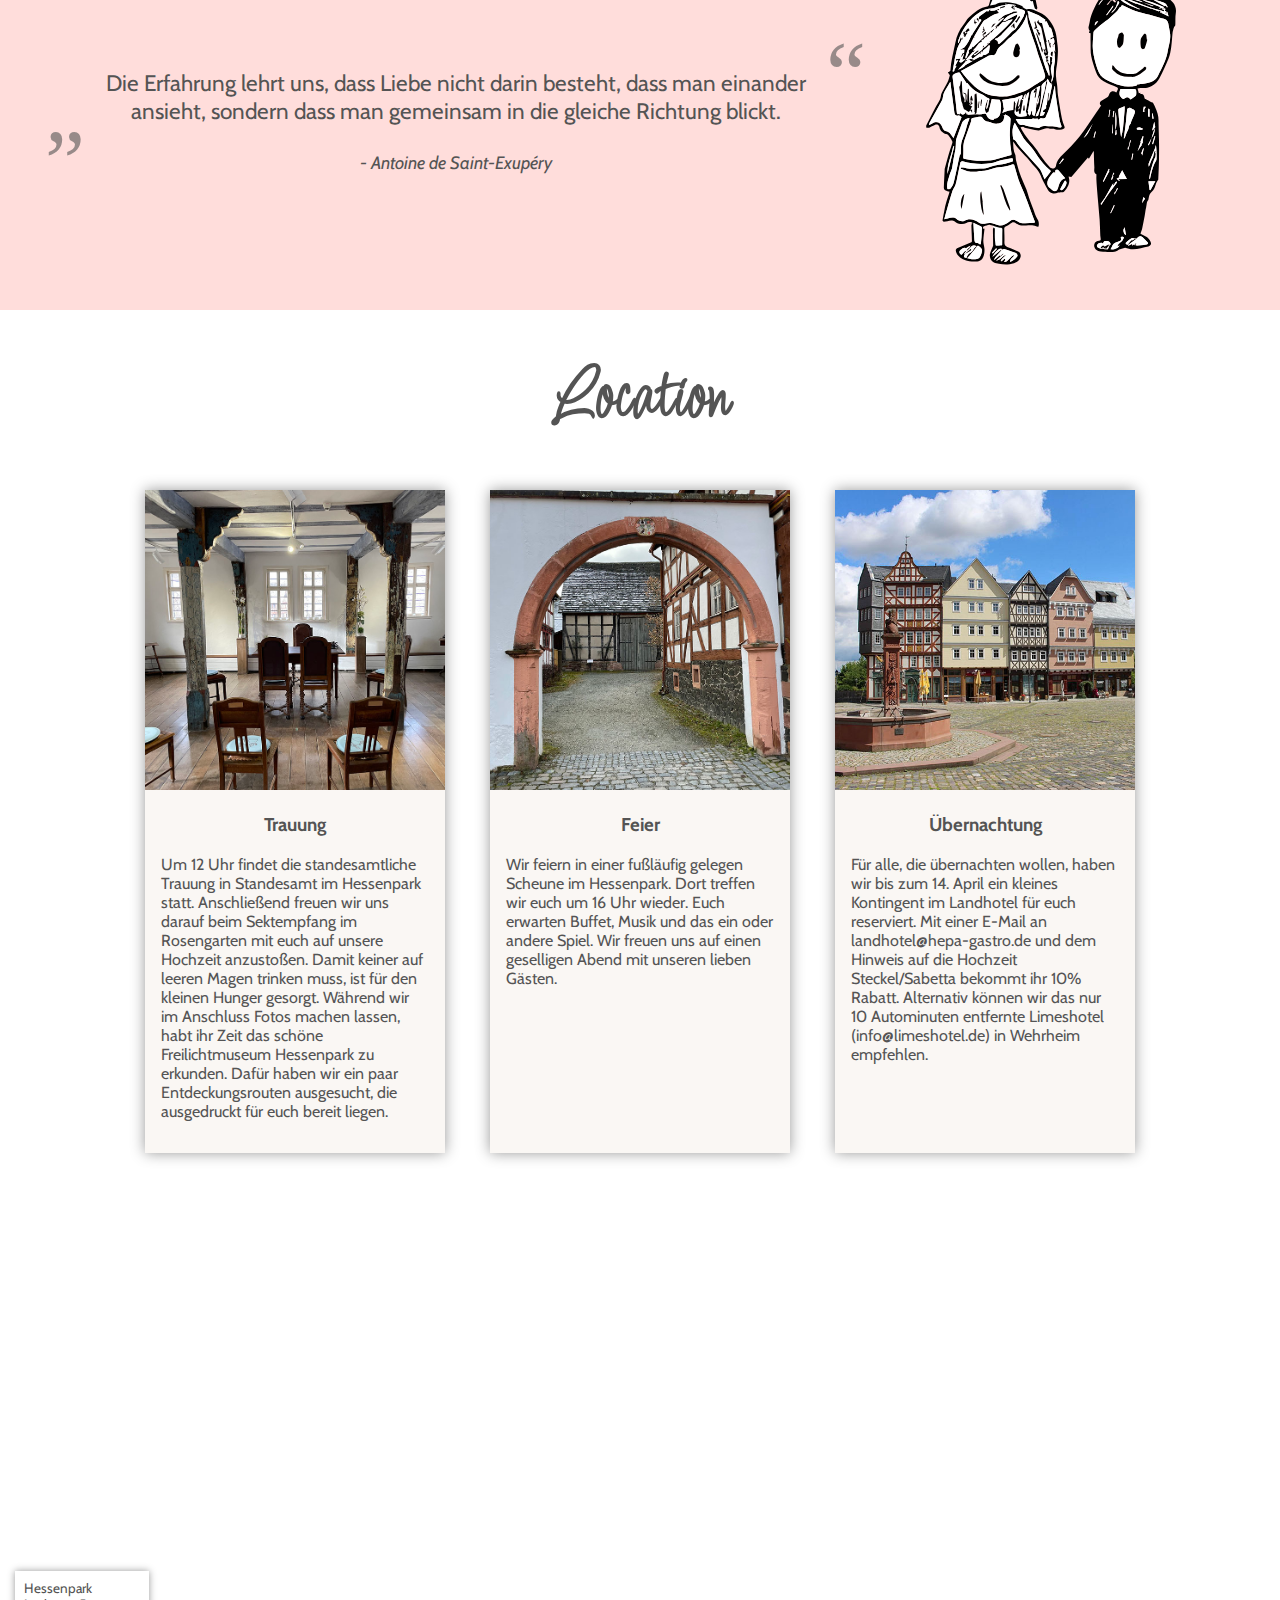
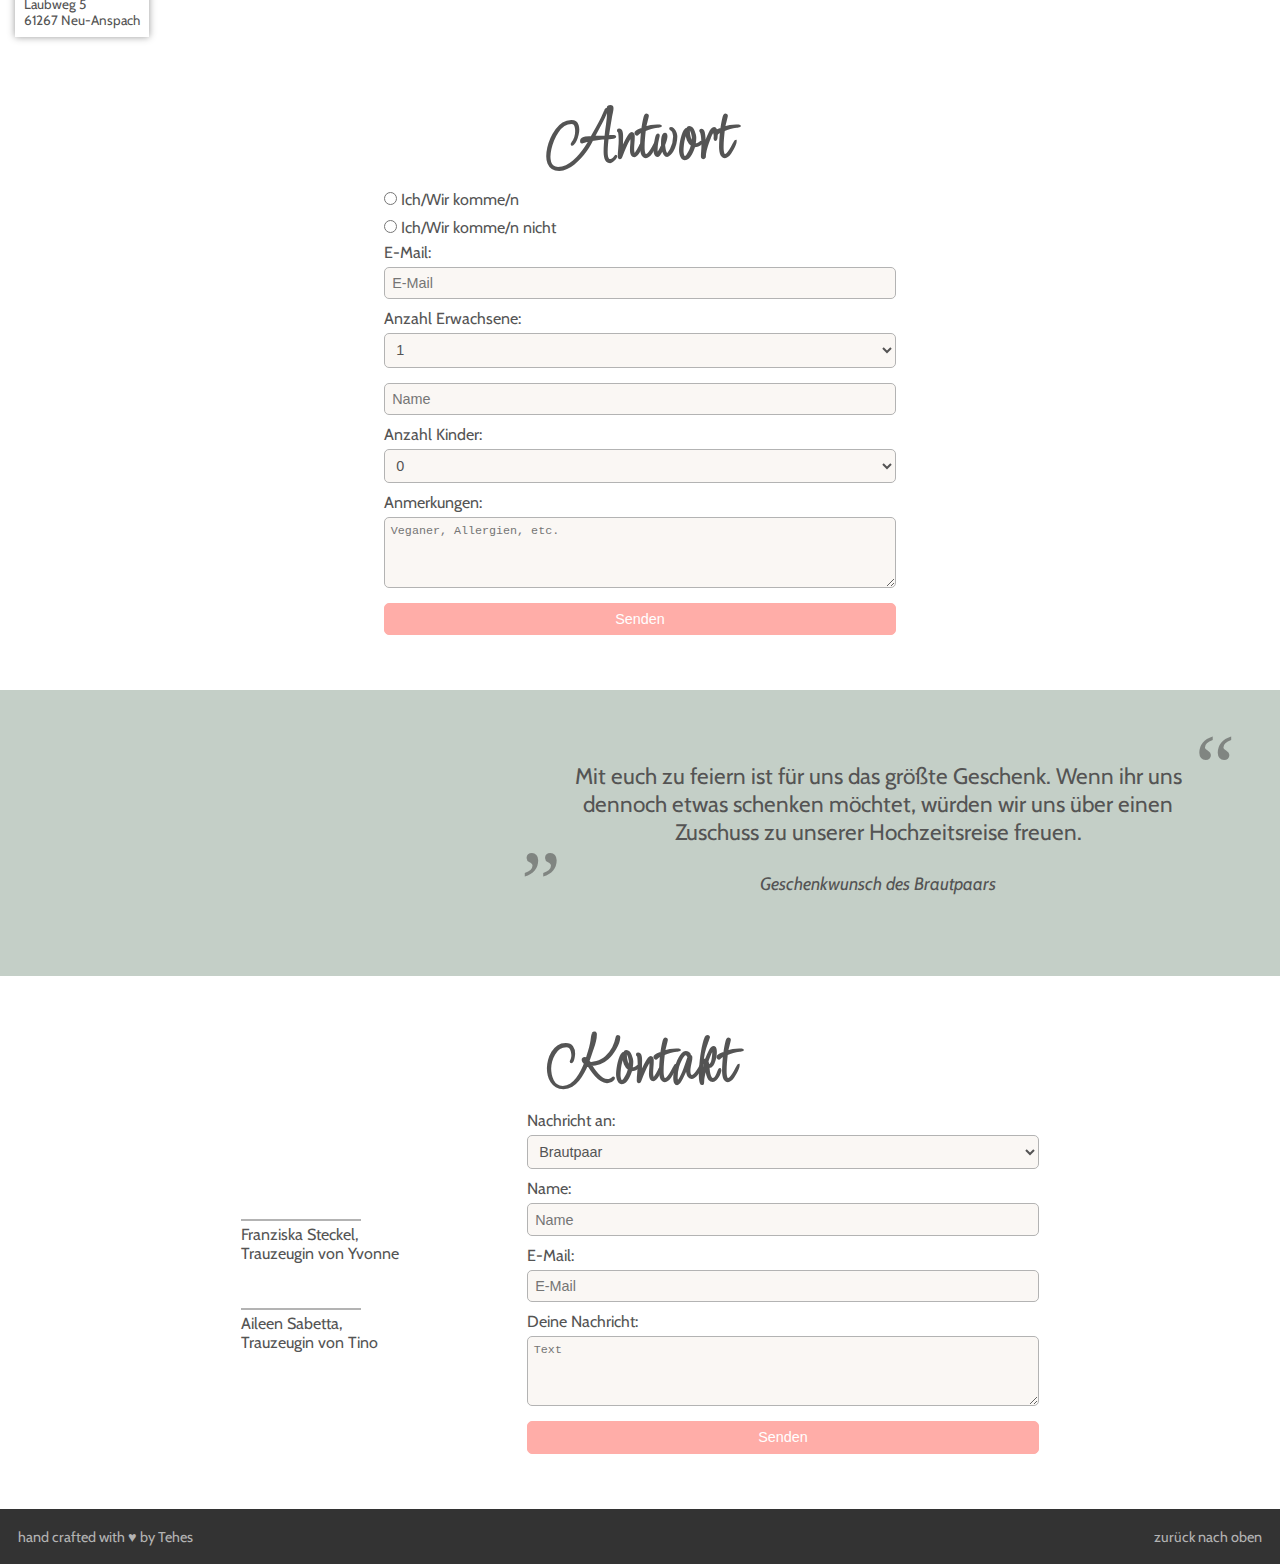
==== commit ac79064b: "added credit to footer" ====
--- a/index.html
+++ b/index.html
@@ -162,7 +162,7 @@
 		</form>
 	</section>
 	<footer>
-		<p>hand crafted with &hearts;</p>
+		<p>hand crafted with &hearts; by <a href="https://github.com/Tehes">Tehes</a></p>
 		<p><a href="#hero">zurück nach oben</a></p>
 	</footer>
 	<script type="module" src="./js/app.js"></script>
--- a/css/style.css
+++ b/css/style.css
@@ -19,6 +19,7 @@
     -webkit-tap-highlight-color: rgba(0, 0, 0, 0);
     margin: 0;
     padding: 0;
+    scroll-behavior: smooth;
 }
 
 body {
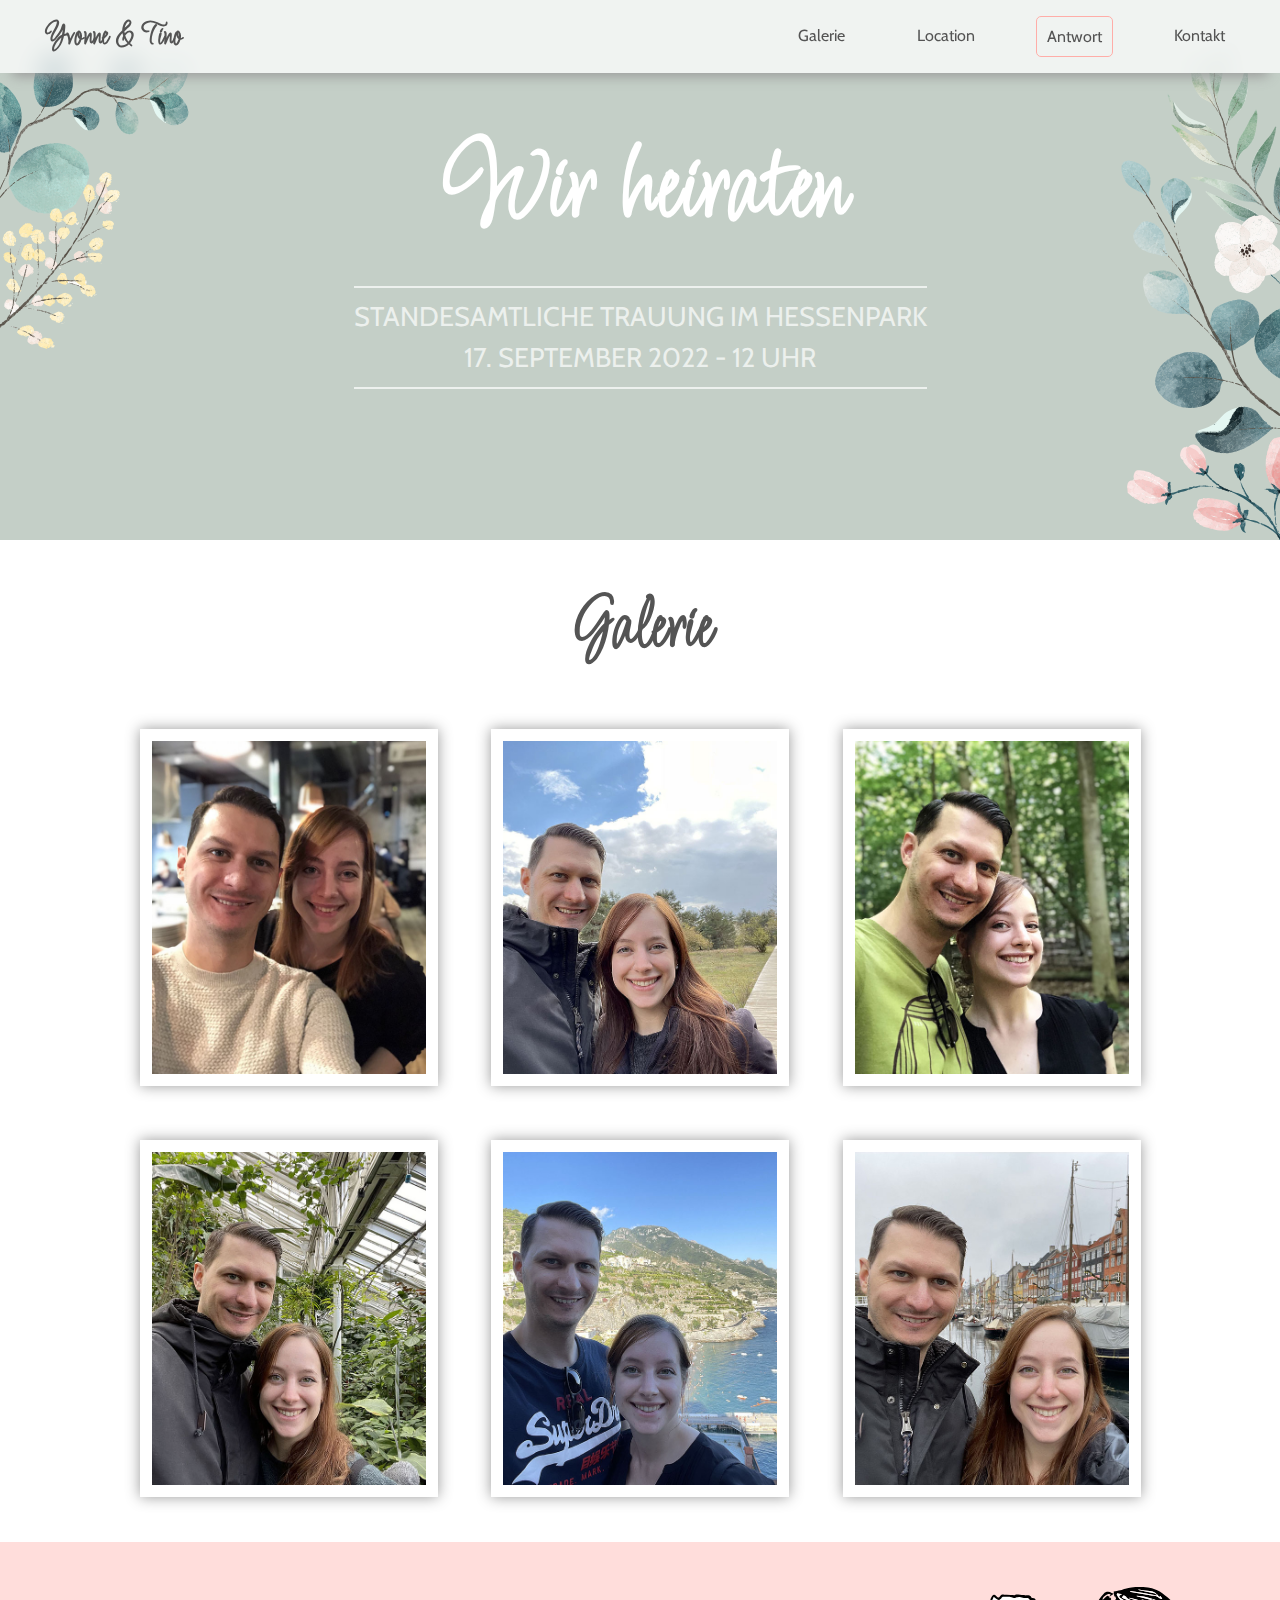
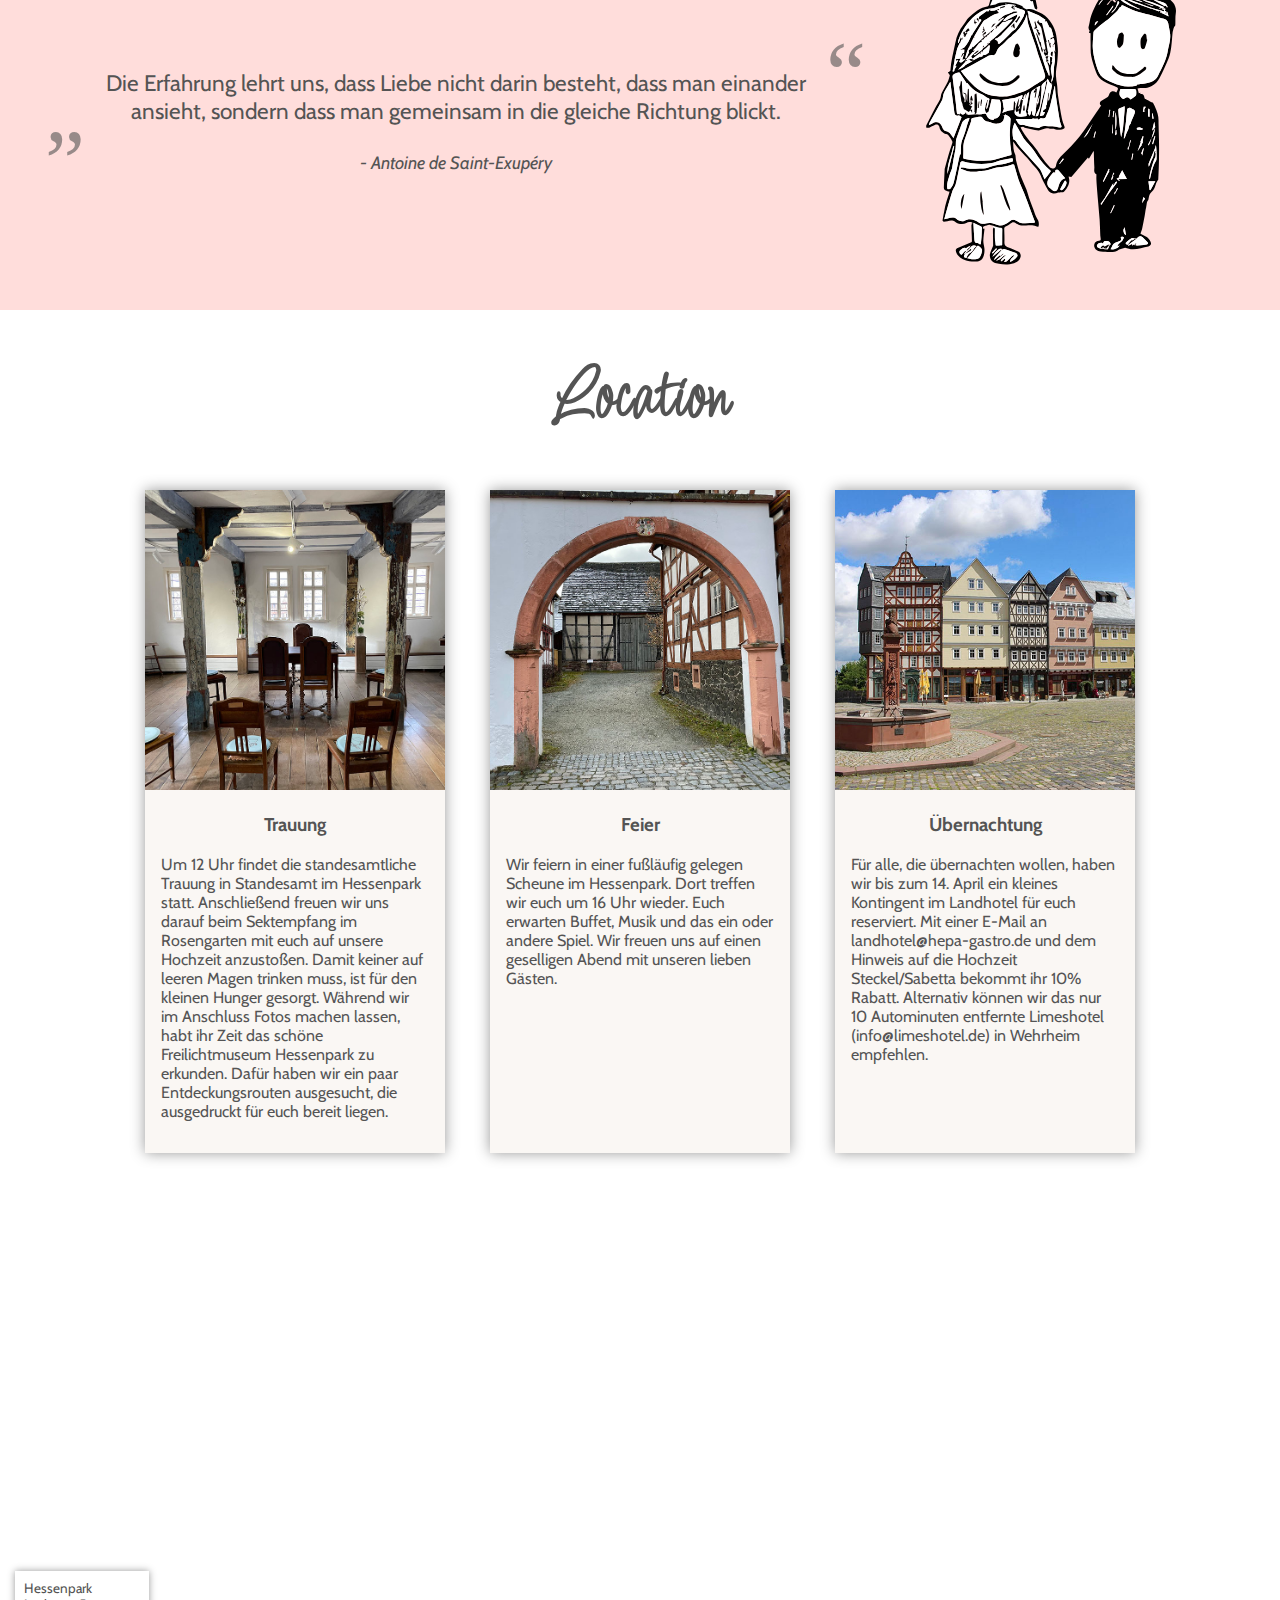
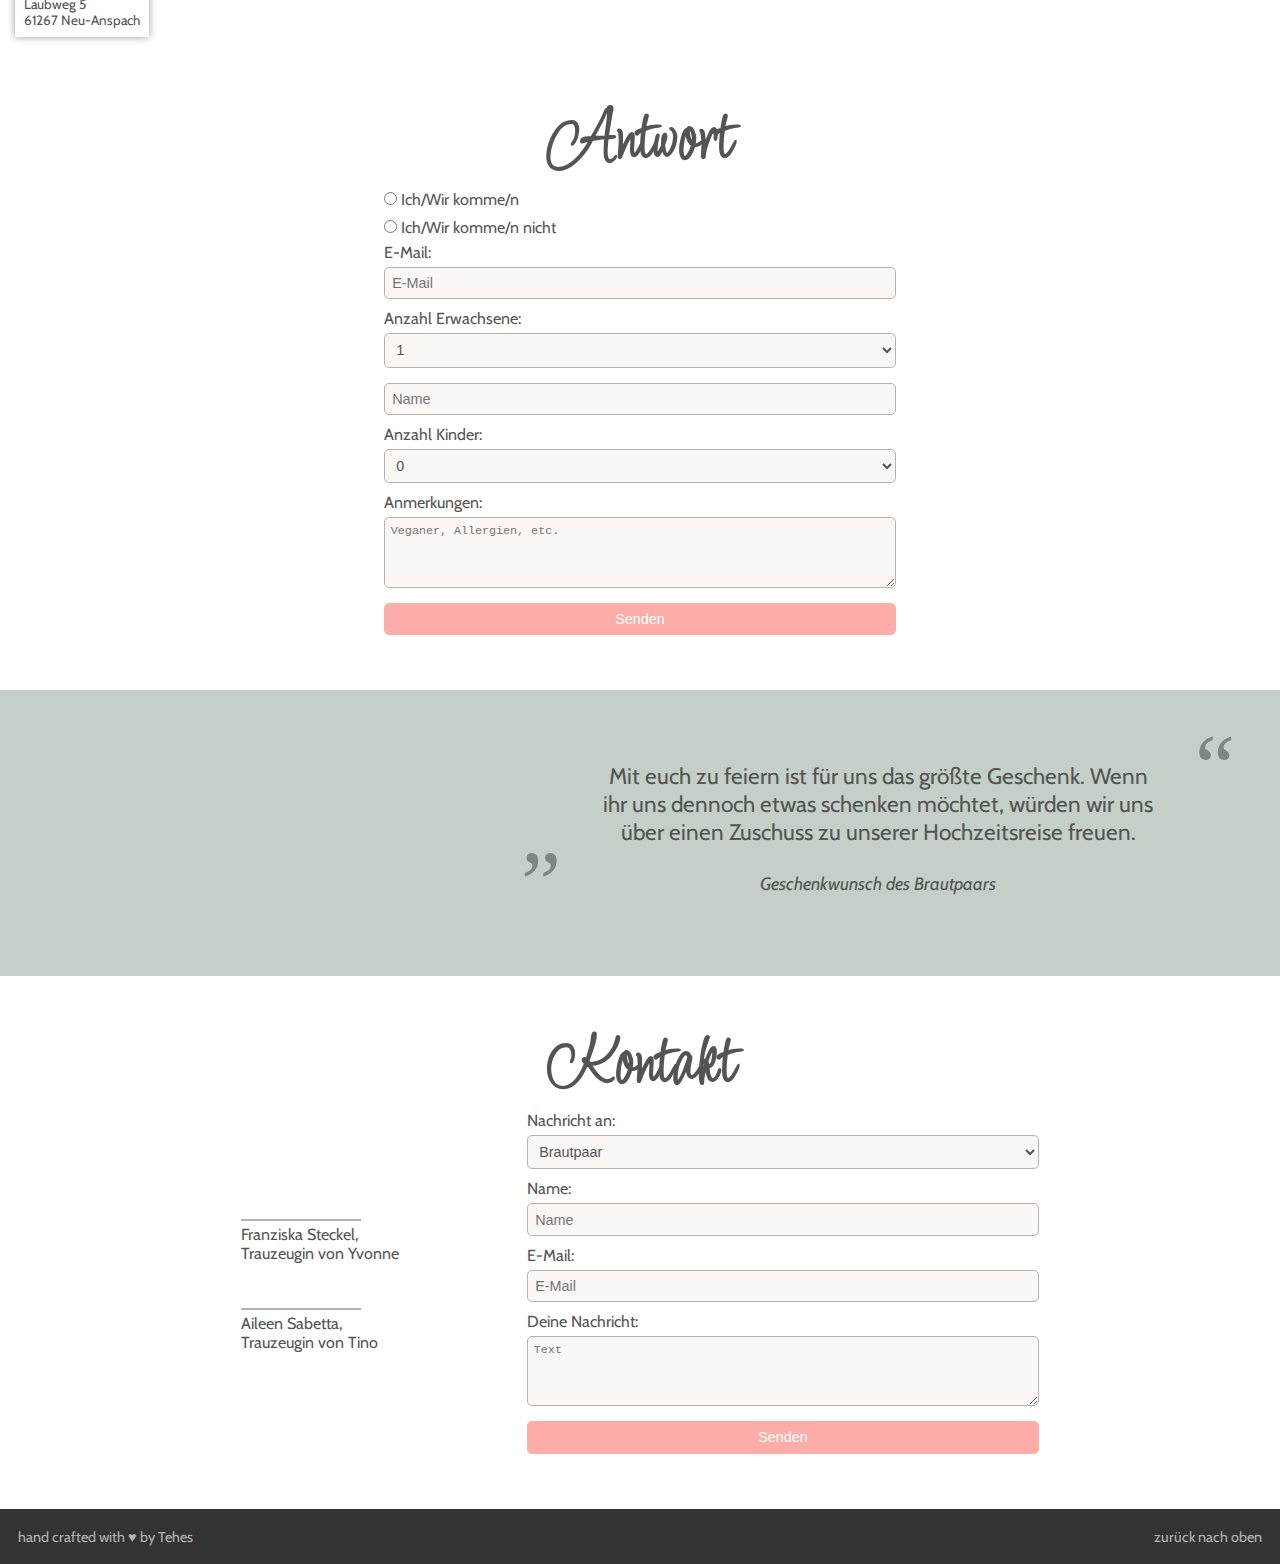
==== commit 02bca058: "deactivated RSVP" ====
--- a/index.html
+++ b/index.html
@@ -82,7 +82,8 @@
 	</section>
 	<section id="rsvp">
 		<h2>Antwort</h2>
-		<form action="https://submit-form.com/5iAT7YYH">
+		<!--Anmeldeformular außer Betrieb genommen. Action = https://submit-form.com/5iAT7YYH -->
+		<form action="">
 			<input type="radio" id="accept" name="attendance" value="accept">
 			<label for="accept">Ich/Wir komme/n</label><br>
 			<input type="radio" id="decline" name="attendance" value="decline">
--- a/css/style.css
+++ b/css/style.css
@@ -254,6 +254,7 @@
     text-align: center;
     padding: 3vmin 1vmin;
     margin: 0 35px;
+    text-wrap: balance;
 }
 
 blockquote:before, blockquote:after {
